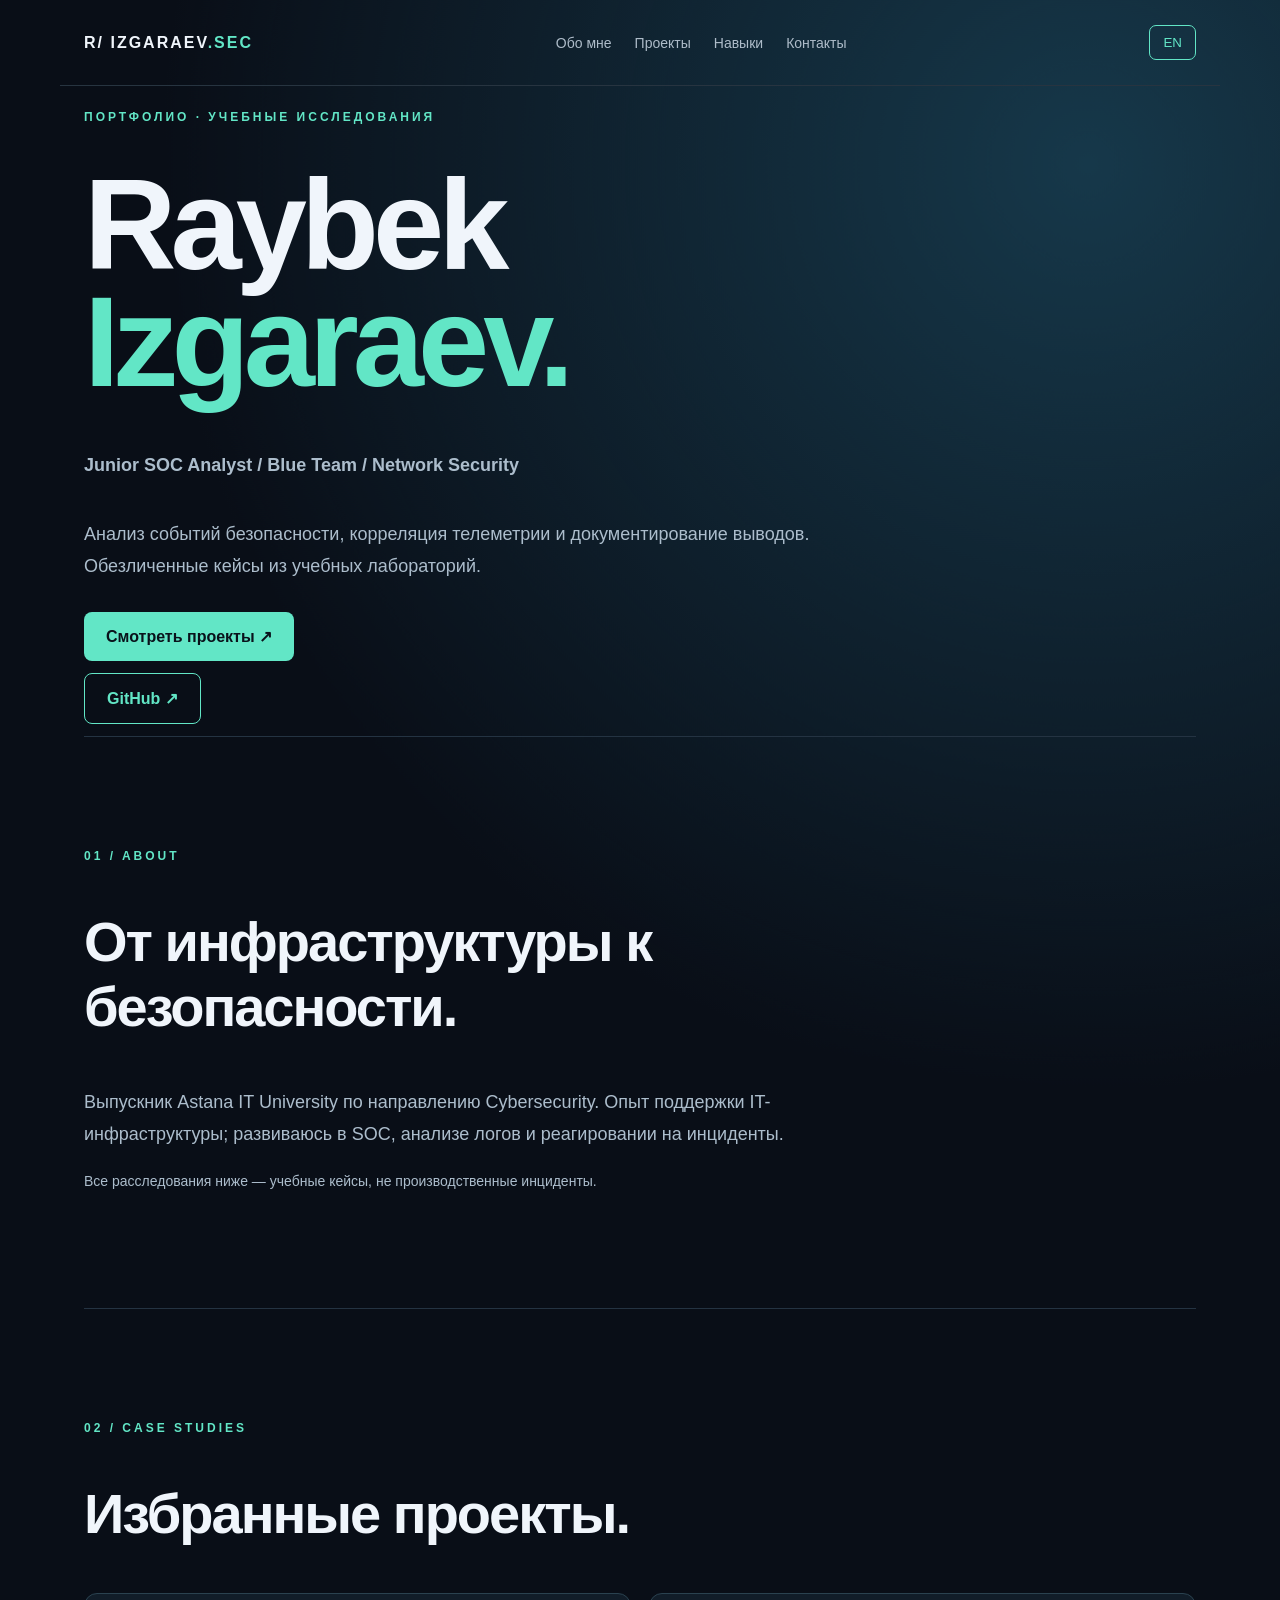
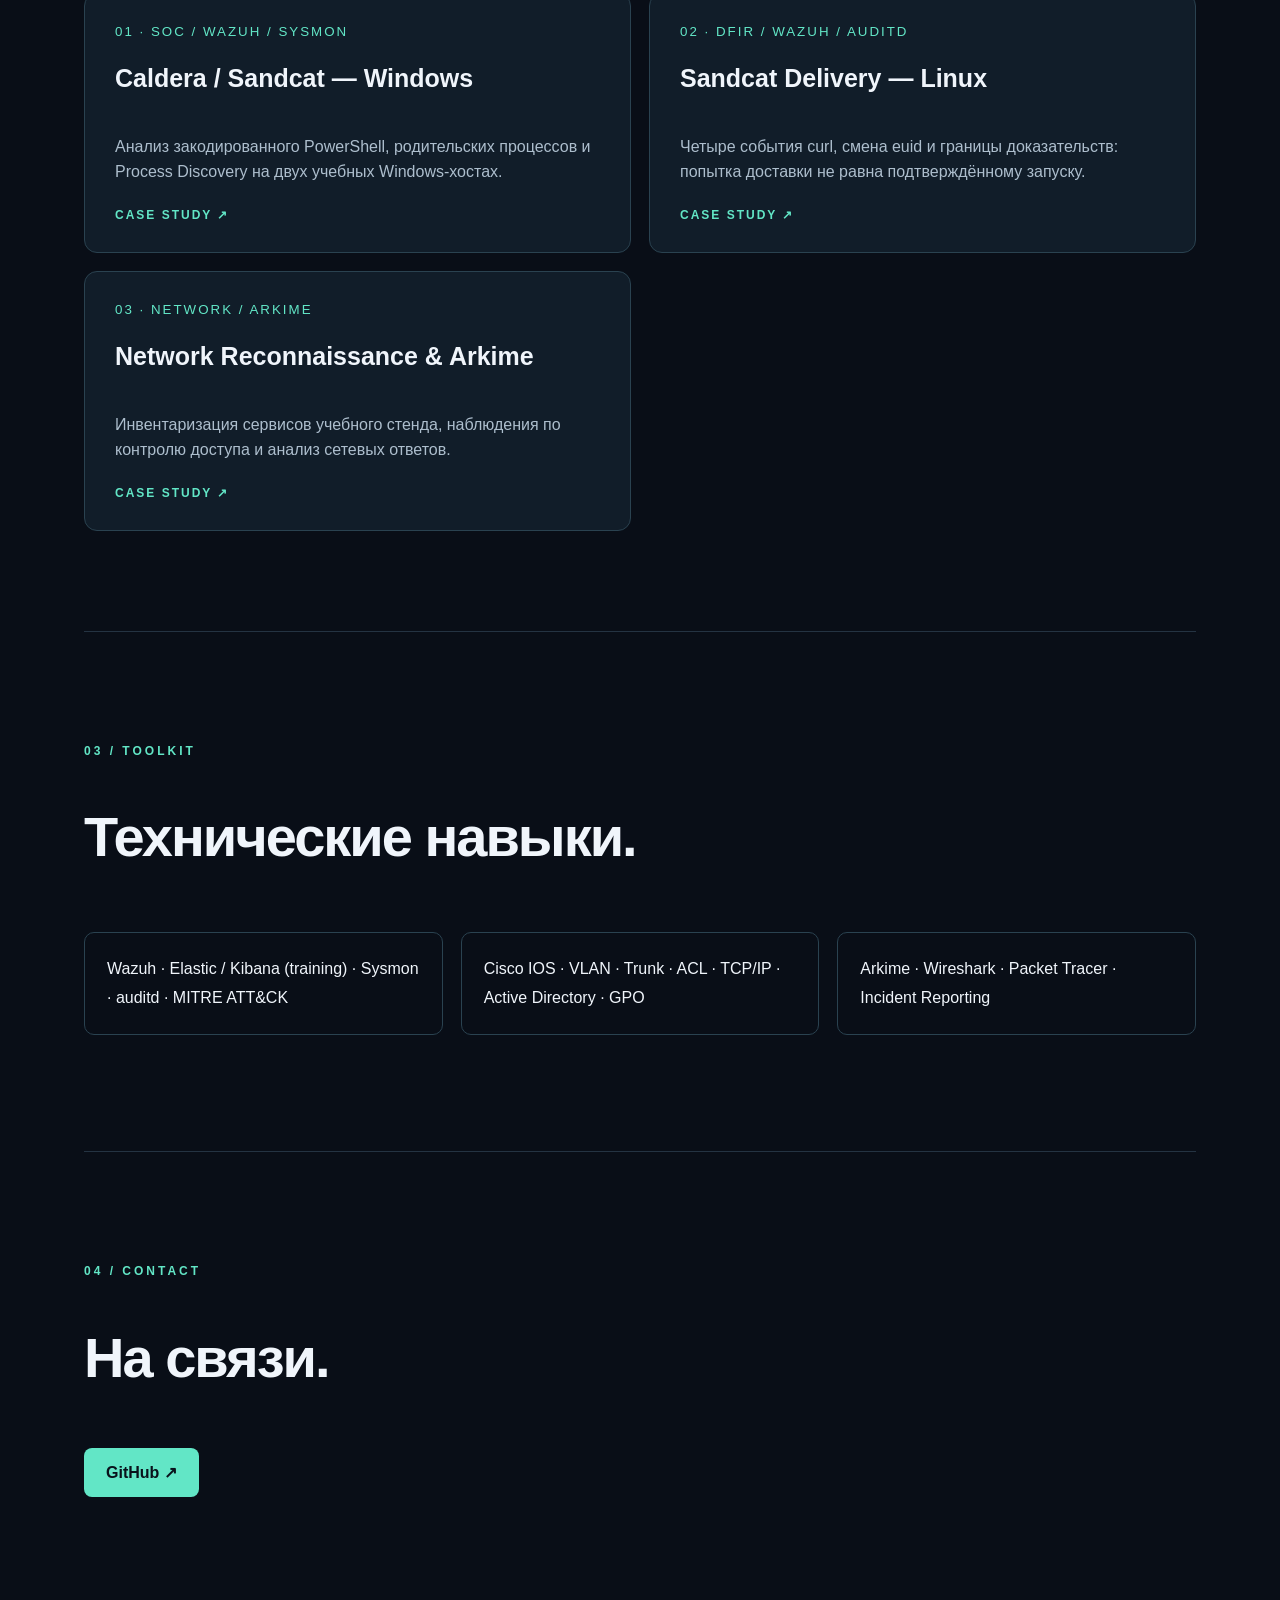
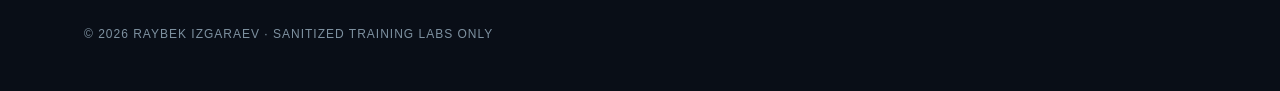
==== index.html @ 6e75acd1 "Link project cards to bilingual HTML pages" ====
<!doctype html><html lang="ru"><head><meta charset="utf-8"><meta name="viewport" content="width=device-width,initial-scale=1"><meta name="description" content="Raybek Izgaraev — Junior SOC Analyst, Blue Team and Network Security portfolio"><title>Raybek Izgaraev | Cybersecurity</title><link rel="stylesheet" href="assets/style.css"></head><body><header><a class="brand" href="#home">R/ IZGARAEV<span>.SEC</span></a><nav><a href="#about" data-ru="Обо мне" data-en="About">Обо мне</a><a href="#projects" data-ru="Проекты" data-en="Projects">Проекты</a><a href="#skills" data-ru="Навыки" data-en="Skills">Навыки</a><a href="#contact" data-ru="Контакты" data-en="Contact">Контакты</a></nav><button id="lang" aria-label="Switch language">EN</button></header><main><section id="home" class="hero"><p class="eyebrow" data-ru="ПОРТФОЛИО · УЧЕБНЫЕ ИССЛЕДОВАНИЯ" data-en="PORTFOLIO · TRAINING INVESTIGATIONS">ПОРТФОЛИО · УЧЕБНЫЕ ИССЛЕДОВАНИЯ</p><h1>Raybek<br><em>Izgaraev.</em></h1><p class="role">Junior SOC Analyst / Blue Team / Network Security</p><p class="lead" data-ru="Анализ событий безопасности, корреляция телеметрии и документирование выводов. Обезличенные кейсы из учебных лабораторий." data-en="Security-event analysis, telemetry correlation and evidence-based reporting. Sanitized case studies from training labs.">Анализ событий безопасности, корреляция телеметрии и документирование выводов. Обезличенные кейсы из учебных лабораторий.</p><a class="button" href="#projects" data-ru="Смотреть проекты ↗" data-en="Explore projects ↗">Смотреть проекты ↗</a><a class="button secondary" href="https://github.com/Raibek012" target="_blank" rel="noopener">GitHub ↗</a></section><section id="about"><p class="eyebrow">01 / ABOUT</p><h2 data-ru="От инфраструктуры к безопасности." data-en="From infrastructure to security.">От инфраструктуры к безопасности.</h2><p data-ru="Выпускник Astana IT University по направлению Cybersecurity. Опыт поддержки IT-инфраструктуры; развиваюсь в SOC, анализе логов и реагировании на инциденты." data-en="Astana IT University Cybersecurity graduate with IT infrastructure support experience, developing skills in SOC, log analysis and incident response.">Выпускник Astana IT University по направлению Cybersecurity. Опыт поддержки IT-инфраструктуры; развиваюсь в SOC, анализе логов и реагировании на инциденты.</p><p class="note" data-ru="Все расследования ниже — учебные кейсы, не производственные инциденты." data-en="All investigations below are training cases, not production incidents.">Все расследования ниже — учебные кейсы, не производственные инциденты.</p></section><section id="projects"><p class="eyebrow">02 / CASE STUDIES</p><h2 data-ru="Избранные проекты." data-en="Selected projects.">Избранные проекты.</h2><div class="cards"><a class="card" href="projects/windows-caldera/index.html"><small>01 · SOC / WAZUH / SYSMON</small><h3>Caldera / Sandcat — Windows</h3><p data-ru="Анализ закодированного PowerShell, родительских процессов и Process Discovery на двух учебных Windows-хостах." data-en="Analysis of encoded PowerShell, parent processes and Process Discovery on two training Windows hosts.">Анализ закодированного PowerShell, родительских процессов и Process Discovery на двух учебных Windows-хостах.</p><b>CASE STUDY ↗</b></a><a class="card" href="projects/linux-sandcat/index.html"><small>02 · DFIR / WAZUH / AUDITD</small><h3>Sandcat Delivery — Linux</h3><p data-ru="Четыре события curl, смена euid и границы доказательств: попытка доставки не равна подтверждённому запуску." data-en="Four curl events, euid changes and evidence limits: attempted delivery does not prove execution.">Четыре события curl, смена euid и границы доказательств: попытка доставки не равна подтверждённому запуску.</p><b>CASE STUDY ↗</b></a><a class="card" href="projects/network-recon/index.html"><small>03 · NETWORK / ARKIME</small><h3>Network Reconnaissance & Arkime</h3><p data-ru="Инвентаризация сервисов учебного стенда, наблюдения по контролю доступа и анализ сетевых ответов." data-en="Training-lab service inventory, access-control observations and network-response analysis.">Инвентаризация сервисов учебного стенда, наблюдения по контролю доступа и анализ сетевых ответов.</p><b>CASE STUDY ↗</b></a></div></section><section id="skills"><p class="eyebrow">03 / TOOLKIT</p><h2 data-ru="Технические навыки." data-en="Technical toolkit.">Технические навыки.</h2><div class="skills"><p>Wazuh · Elastic / Kibana (training) · Sysmon · auditd · MITRE ATT&CK</p><p>Cisco IOS · VLAN · Trunk · ACL · TCP/IP · Active Directory · GPO</p><p>Arkime · Wireshark · Packet Tracer · Incident Reporting</p></div></section><section id="contact"><p class="eyebrow">04 / CONTACT</p><h2 data-ru="На связи." data-en="Let's connect.">На связи.</h2><a class="button" href="https://github.com/Raibek012" target="_blank" rel="noopener">GitHub ↗</a></section></main><footer>© 2026 RAYBEK IZGARAEV · SANITIZED TRAINING LABS ONLY</footer><script src="assets/site.js"></script></body></html>
---- assets/style.css ----
:root{color-scheme:dark;font-family:Inter,Segoe UI,Arial,sans-serif;background:#090e17;color:#f0f5fb;scroll-behavior:smooth}*{box-sizing:border-box}body{margin:0;background:radial-gradient(circle at 85% 5%,#16384a 0,transparent 28%),#090e17}a{color:inherit;text-decoration:none}header{max-width:1160px;margin:auto;padding:25px 24px;display:flex;align-items:center;justify-content:space-between;gap:16px;border-bottom:1px solid #273440}.brand{font-weight:900;letter-spacing:2px}.brand span,em,.eyebrow,.card b{color:#62e6c6}nav{display:flex;gap:23px;font-size:14px;color:#aebcc9}nav a:hover,a:hover{color:#62e6c6}button{background:transparent;border:1px solid #62e6c6;border-radius:7px;color:#62e6c6;padding:9px 13px;cursor:pointer}main{max-width:1160px;margin:auto;padding:0 24px}.hero{min-height:650px;display:flex;flex-direction:column;align-items:flex-start;justify-content:center}h1{font-size:clamp(64px,10vw,132px);line-height:.92;letter-spacing:-6px;margin:30px 0}em{font-style:normal}h2{font-size:clamp(32px,5vw,56px);letter-spacing:-2px;max-width:740px}.eyebrow{font-size:12px;letter-spacing:3px;font-weight:700}.role{font-size:clamp(16px,2.3vw,24px);font-weight:700}.lead{font-size:19px;line-height:1.7;max-width:680px;color:#acbdcc}.button{display:inline-block;margin:12px 10px 0 0;padding:15px 22px;border-radius:8px;background:#62e6c6;color:#09121b;font-weight:800}.button.secondary{background:transparent;color:#62e6c6;border:1px solid #62e6c6}section:not(.hero){padding:100px 0;border-top:1px solid #243342}section>p:not(.eyebrow){color:#acbdcc;line-height:1.8;max-width:780px;font-size:18px}.note{font-size:14px!important}.cards{display:grid;grid-template-columns:repeat(2,minmax(0,1fr));gap:18px}.card{border:1px solid #2a4250;background:#111d29;border-radius:13px;padding:30px;min-height:260px;display:flex;flex-direction:column;transition:transform .2s,border-color .2s}.card:hover{transform:translateY(-4px);border-color:#62e6c6}.card small{color:#62e6c6;letter-spacing:2px}.card h3{font-size:25px}.card p{color:#adbecd;line-height:1.6;flex:1}.card b{font-size:12px;letter-spacing:2px}.skills{display:grid;grid-template-columns:repeat(3,1fr);gap:18px}.skills p{padding:22px;border:1px solid #2a4250;border-radius:10px;line-height:1.8}footer{max-width:1160px;margin:auto;padding:30px 24px 50px;color:#7e91a0;font-size:12px;letter-spacing:1px}@media(max-width:720px){header{flex-wrap:wrap}nav{order:3;width:100%;justify-content:space-between;gap:8px;font-size:12px}h1{letter-spacing:-3px}.hero{min-height:550px}.cards,.skills{grid-template-columns:1fr}section:not(.hero){padding:65px 0}}
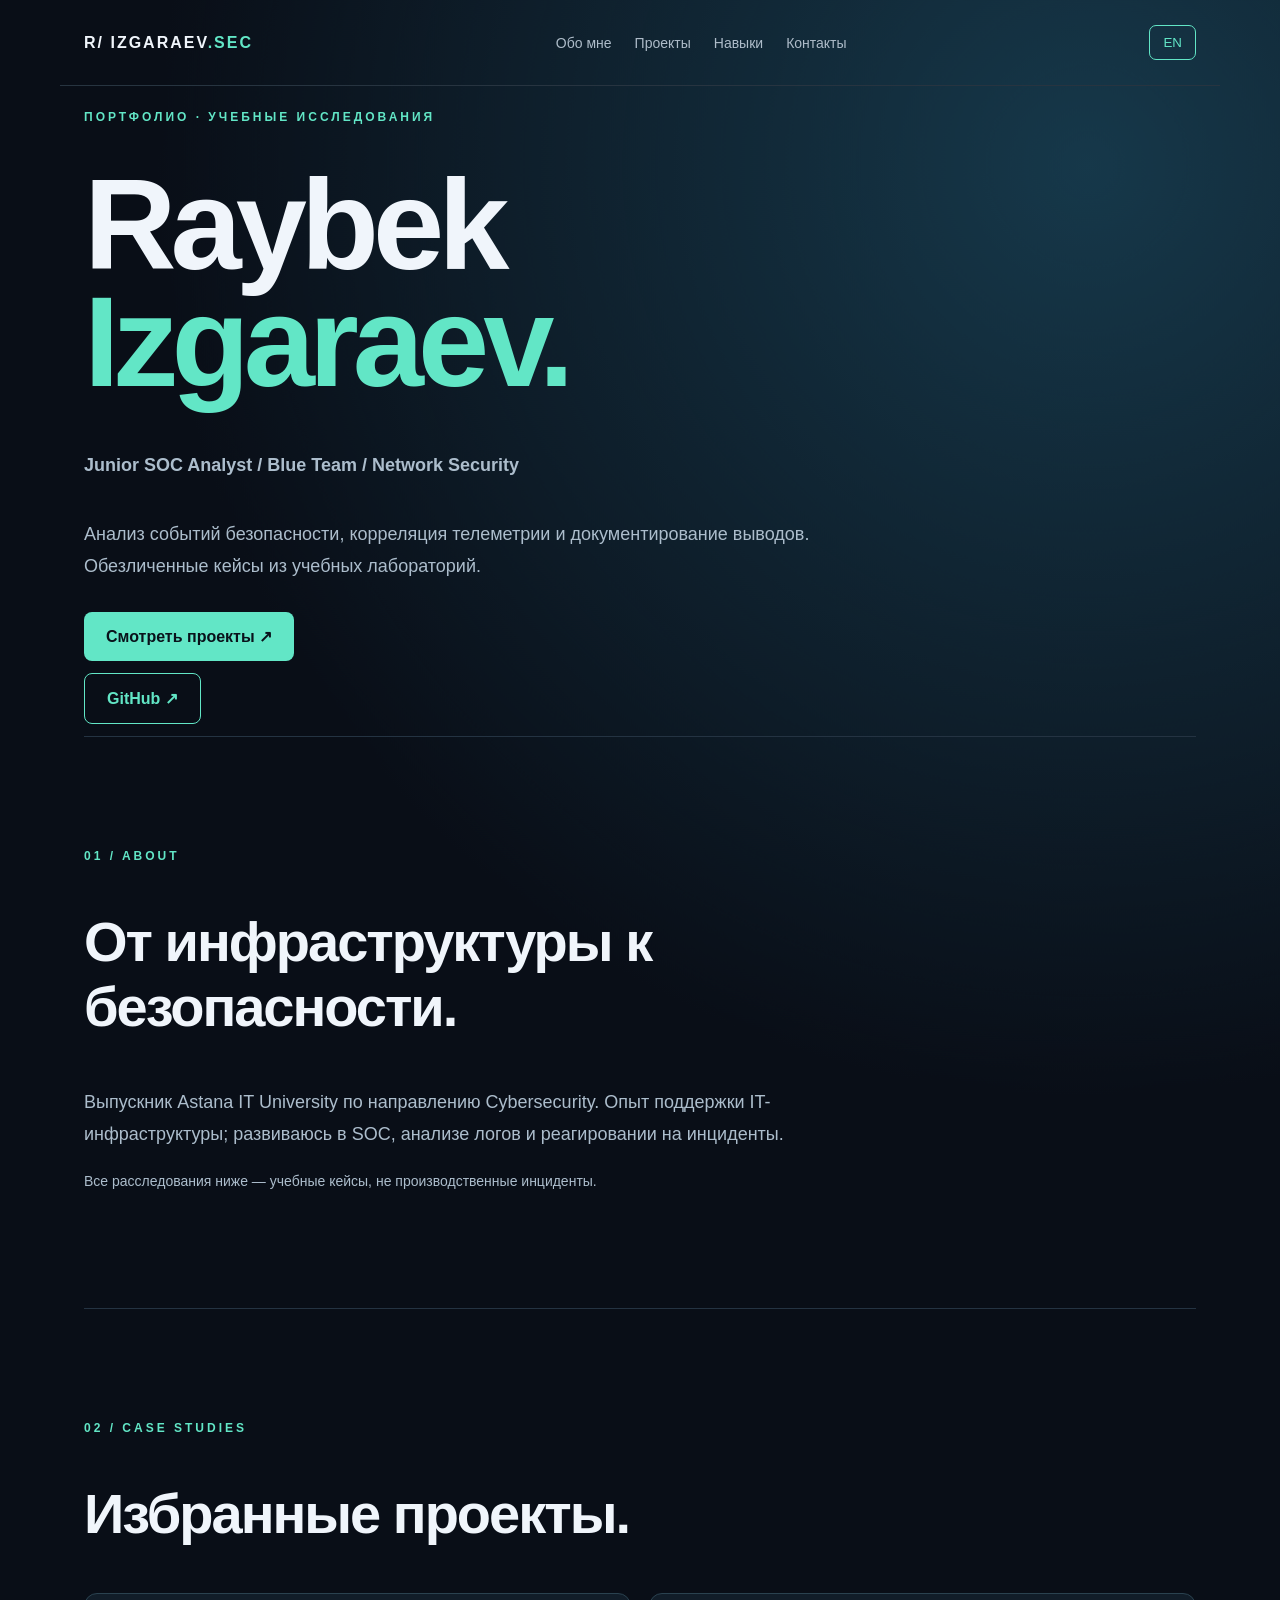
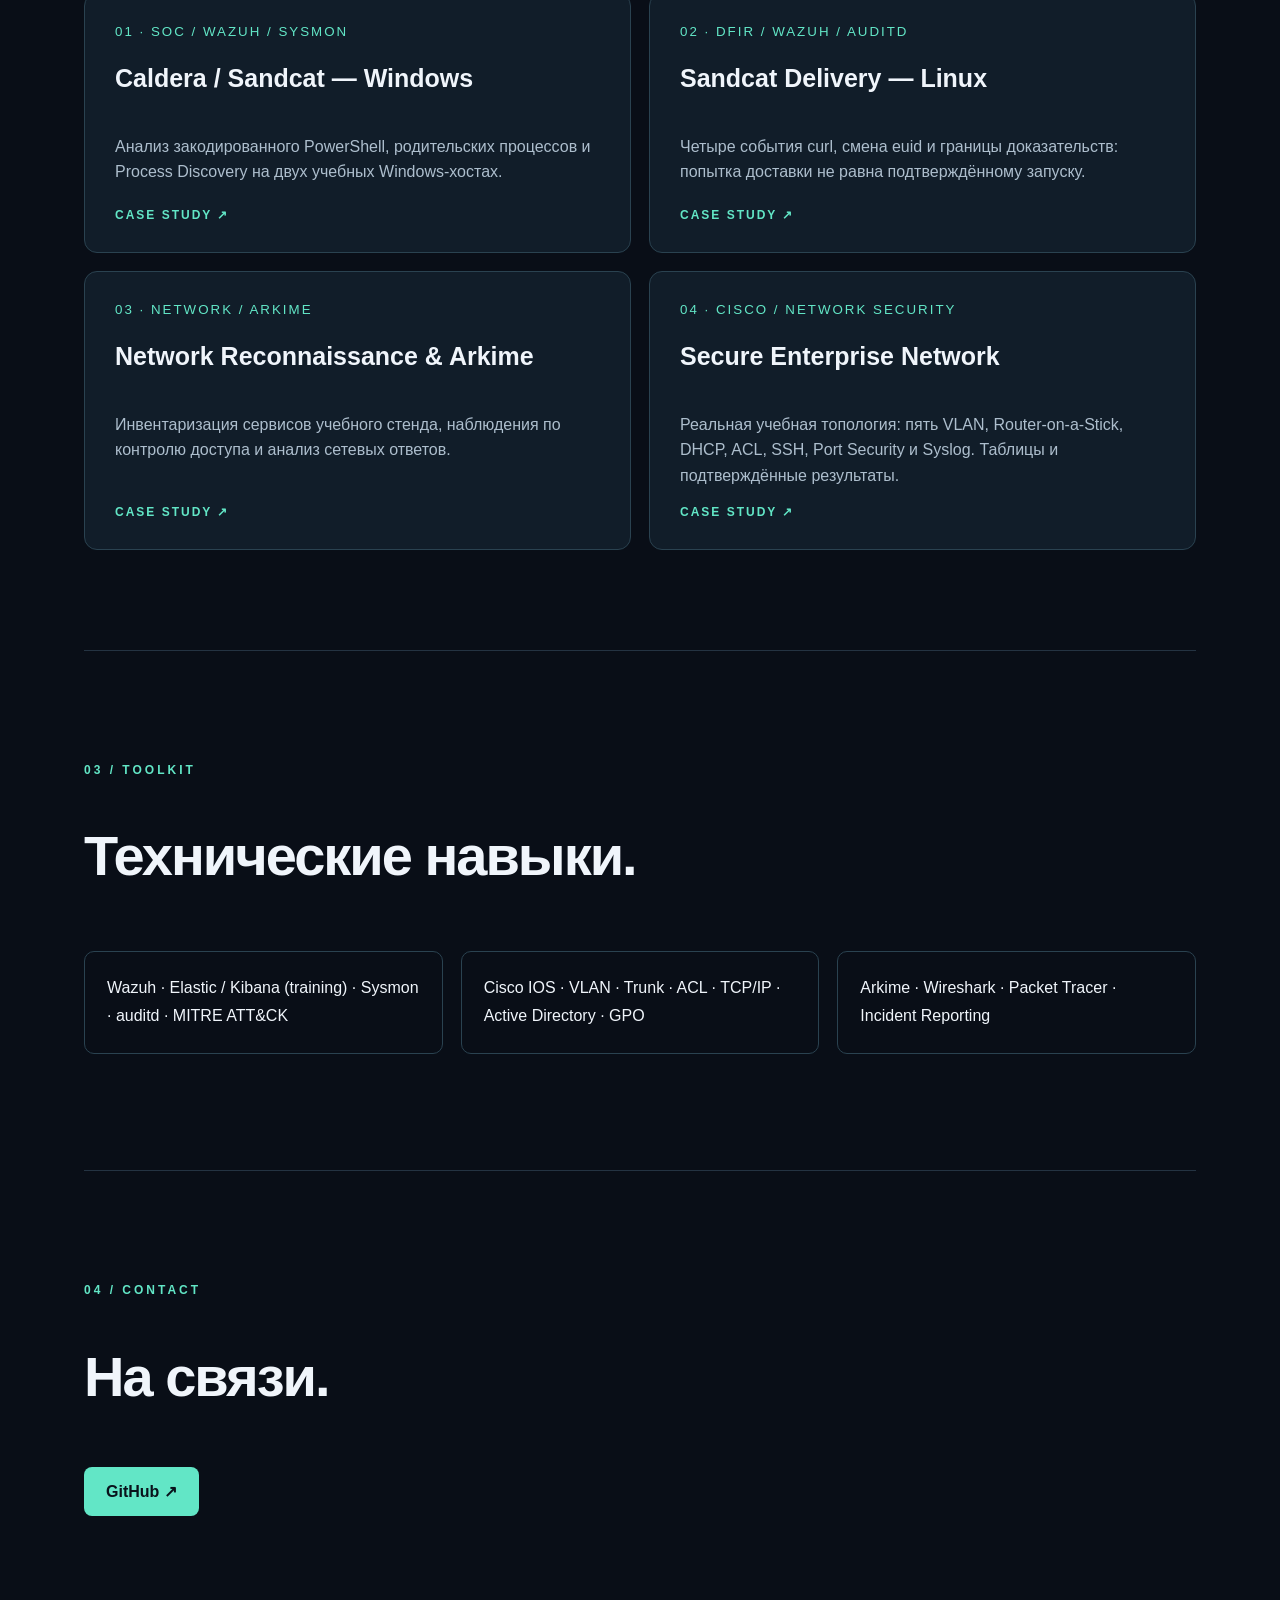
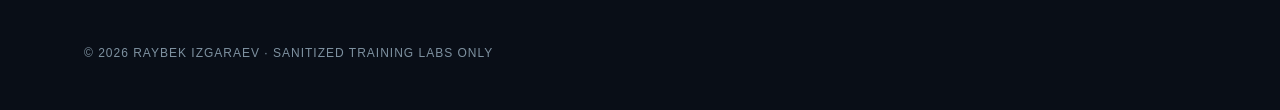
==== commit 64357101: "Feature Secure Enterprise Network on bilingual portfolio homepage" ====
--- a/index.html
+++ b/index.html
@@ -1 +1 @@
-<!doctype html><html lang="ru"><head><meta charset="utf-8"><meta name="viewport" content="width=device-width,initial-scale=1"><meta name="description" content="Raybek Izgaraev — Junior SOC Analyst, Blue Team and Network Security portfolio"><title>Raybek Izgaraev | Cybersecurity</title><link rel="stylesheet" href="assets/style.css"></head><body><header><a class="brand" href="#home">R/ IZGARAEV<span>.SEC</span></a><nav><a href="#about" data-ru="Обо мне" data-en="About">Обо мне</a><a href="#projects" data-ru="Проекты" data-en="Projects">Проекты</a><a href="#skills" data-ru="Навыки" data-en="Skills">Навыки</a><a href="#contact" data-ru="Контакты" data-en="Contact">Контакты</a></nav><button id="lang" aria-label="Switch language">EN</button></header><main><section id="home" class="hero"><p class="eyebrow" data-ru="ПОРТФОЛИО · УЧЕБНЫЕ ИССЛЕДОВАНИЯ" data-en="PORTFOLIO · TRAINING INVESTIGATIONS">ПОРТФОЛИО · УЧЕБНЫЕ ИССЛЕДОВАНИЯ</p><h1>Raybek<br><em>Izgaraev.</em></h1><p class="role">Junior SOC Analyst / Blue Team / Network Security</p><p class="lead" data-ru="Анализ событий безопасности, корреляция телеметрии и документирование выводов. Обезличенные кейсы из учебных лабораторий." data-en="Security-event analysis, telemetry correlation and evidence-based reporting. Sanitized case studies from training labs.">Анализ событий безопасности, корреляция телеметрии и документирование выводов. Обезличенные кейсы из учебных лабораторий.</p><a class="button" href="#projects" data-ru="Смотреть проекты ↗" data-en="Explore projects ↗">Смотреть проекты ↗</a><a class="button secondary" href="https://github.com/Raibek012" target="_blank" rel="noopener">GitHub ↗</a></section><section id="about"><p class="eyebrow">01 / ABOUT</p><h2 data-ru="От инфраструктуры к безопасности." data-en="From infrastructure to security.">От инфраструктуры к безопасности.</h2><p data-ru="Выпускник Astana IT University по направлению Cybersecurity. Опыт поддержки IT-инфраструктуры; развиваюсь в SOC, анализе логов и реагировании на инциденты." data-en="Astana IT University Cybersecurity graduate with IT infrastructure support experience, developing skills in SOC, log analysis and incident response.">Выпускник Astana IT University по направлению Cybersecurity. Опыт поддержки IT-инфраструктуры; развиваюсь в SOC, анализе логов и реагировании на инциденты.</p><p class="note" data-ru="Все расследования ниже — учебные кейсы, не производственные инциденты." data-en="All investigations below are training cases, not production incidents.">Все расследования ниже — учебные кейсы, не производственные инциденты.</p></section><section id="projects"><p class="eyebrow">02 / CASE STUDIES</p><h2 data-ru="Избранные проекты." data-en="Selected projects.">Избранные проекты.</h2><div class="cards"><a class="card" href="projects/windows-caldera/index.html"><small>01 · SOC / WAZUH / SYSMON</small><h3>Caldera / Sandcat — Windows</h3><p data-ru="Анализ закодированного PowerShell, родительских процессов и Process Discovery на двух учебных Windows-хостах." data-en="Analysis of encoded PowerShell, parent processes and Process Discovery on two training Windows hosts.">Анализ закодированного PowerShell, родительских процессов и Process Discovery на двух учебных Windows-хостах.</p><b>CASE STUDY ↗</b></a><a class="card" href="projects/linux-sandcat/index.html"><small>02 · DFIR / WAZUH / AUDITD</small><h3>Sandcat Delivery — Linux</h3><p data-ru="Четыре события curl, смена euid и границы доказательств: попытка доставки не равна подтверждённому запуску." data-en="Four curl events, euid changes and evidence limits: attempted delivery does not prove execution.">Четыре события curl, смена euid и границы доказательств: попытка доставки не равна подтверждённому запуску.</p><b>CASE STUDY ↗</b></a><a class="card" href="projects/network-recon/index.html"><small>03 · NETWORK / ARKIME</small><h3>Network Reconnaissance & Arkime</h3><p data-ru="Инвентаризация сервисов учебного стенда, наблюдения по контролю доступа и анализ сетевых ответов." data-en="Training-lab service inventory, access-control observations and network-response analysis.">Инвентаризация сервисов учебного стенда, наблюдения по контролю доступа и анализ сетевых ответов.</p><b>CASE STUDY ↗</b></a></div></section><section id="skills"><p class="eyebrow">03 / TOOLKIT</p><h2 data-ru="Технические навыки." data-en="Technical toolkit.">Технические навыки.</h2><div class="skills"><p>Wazuh · Elastic / Kibana (training) · Sysmon · auditd · MITRE ATT&CK</p><p>Cisco IOS · VLAN · Trunk · ACL · TCP/IP · Active Directory · GPO</p><p>Arkime · Wireshark · Packet Tracer · Incident Reporting</p></div></section><section id="contact"><p class="eyebrow">04 / CONTACT</p><h2 data-ru="На связи." data-en="Let's connect.">На связи.</h2><a class="button" href="https://github.com/Raibek012" target="_blank" rel="noopener">GitHub ↗</a></section></main><footer>© 2026 RAYBEK IZGARAEV · SANITIZED TRAINING LABS ONLY</footer><script src="assets/site.js"></script></body></html>+<!doctype html><html lang="ru"><head><meta charset="utf-8"><meta name="viewport" content="width=device-width,initial-scale=1"><meta name="description" content="Raybek Izgaraev — Junior SOC Analyst, Blue Team and Network Security portfolio"><title>Raybek Izgaraev | Cybersecurity</title><link rel="stylesheet" href="assets/style.css"></head><body><header><a class="brand" href="#home">R/ IZGARAEV<span>.SEC</span></a><nav><a href="#about" data-ru="Обо мне" data-en="About">Обо мне</a><a href="#projects" data-ru="Проекты" data-en="Projects">Проекты</a><a href="#skills" data-ru="Навыки" data-en="Skills">Навыки</a><a href="#contact" data-ru="Контакты" data-en="Contact">Контакты</a></nav><button id="lang" aria-label="Switch language">EN</button></header><main><section id="home" class="hero"><p class="eyebrow" data-ru="ПОРТФОЛИО · УЧЕБНЫЕ ИССЛЕДОВАНИЯ" data-en="PORTFOLIO · TRAINING INVESTIGATIONS">ПОРТФОЛИО · УЧЕБНЫЕ ИССЛЕДОВАНИЯ</p><h1>Raybek<br><em>Izgaraev.</em></h1><p class="role">Junior SOC Analyst / Blue Team / Network Security</p><p class="lead" data-ru="Анализ событий безопасности, корреляция телеметрии и документирование выводов. Обезличенные кейсы из учебных лабораторий." data-en="Security-event analysis, telemetry correlation and evidence-based reporting. Sanitized case studies from training labs.">Анализ событий безопасности, корреляция телеметрии и документирование выводов. Обезличенные кейсы из учебных лабораторий.</p><a class="button" href="#projects" data-ru="Смотреть проекты ↗" data-en="Explore projects ↗">Смотреть проекты ↗</a><a class="button secondary" href="https://github.com/Raibek012" target="_blank" rel="noopener">GitHub ↗</a></section><section id="about"><p class="eyebrow">01 / ABOUT</p><h2 data-ru="От инфраструктуры к безопасности." data-en="From infrastructure to security.">От инфраструктуры к безопасности.</h2><p data-ru="Выпускник Astana IT University по направлению Cybersecurity. Опыт поддержки IT-инфраструктуры; развиваюсь в SOC, анализе логов и реагировании на инциденты." data-en="Astana IT University Cybersecurity graduate with IT infrastructure support experience, developing skills in SOC, log analysis and incident response.">Выпускник Astana IT University по направлению Cybersecurity. Опыт поддержки IT-инфраструктуры; развиваюсь в SOC, анализе логов и реагировании на инциденты.</p><p class="note" data-ru="Все расследования ниже — учебные кейсы, не производственные инциденты." data-en="All investigations below are training cases, not production incidents.">Все расследования ниже — учебные кейсы, не производственные инциденты.</p></section><section id="projects"><p class="eyebrow">02 / CASE STUDIES</p><h2 data-ru="Избранные проекты." data-en="Selected projects.">Избранные проекты.</h2><div class="cards"><a class="card" href="projects/windows-caldera/index.html"><small>01 · SOC / WAZUH / SYSMON</small><h3>Caldera / Sandcat — Windows</h3><p data-ru="Анализ закодированного PowerShell, родительских процессов и Process Discovery на двух учебных Windows-хостах." data-en="Analysis of encoded PowerShell, parent processes and Process Discovery on two training Windows hosts.">Анализ закодированного PowerShell, родительских процессов и Process Discovery на двух учебных Windows-хостах.</p><b>CASE STUDY ↗</b></a><a class="card" href="projects/linux-sandcat/index.html"><small>02 · DFIR / WAZUH / AUDITD</small><h3>Sandcat Delivery — Linux</h3><p data-ru="Четыре события curl, смена euid и границы доказательств: попытка доставки не равна подтверждённому запуску." data-en="Four curl events, euid changes and evidence limits: attempted delivery does not prove execution.">Четыре события curl, смена euid и границы доказательств: попытка доставки не равна подтверждённому запуску.</p><b>CASE STUDY ↗</b></a><a class="card" href="projects/network-recon/index.html"><small>03 · NETWORK / ARKIME</small><h3>Network Reconnaissance & Arkime</h3><p data-ru="Инвентаризация сервисов учебного стенда, наблюдения по контролю доступа и анализ сетевых ответов." data-en="Training-lab service inventory, access-control observations and network-response analysis.">Инвентаризация сервисов учебного стенда, наблюдения по контролю доступа и анализ сетевых ответов.</p><b>CASE STUDY ↗</b></a><a class="card" href="projects/secure-enterprise-network/README.md"><small>04 · CISCO / NETWORK SECURITY</small><h3>Secure Enterprise Network</h3><p data-ru="Реальная учебная топология: пять VLAN, Router-on-a-Stick, DHCP, ACL, SSH, Port Security и Syslog. Таблицы и подтверждённые результаты." data-en="Documented training topology: five VLANs, Router-on-a-Stick, DHCP, ACL, SSH, Port Security and Syslog, with observed results.">Реальная учебная топология: пять VLAN, Router-on-a-Stick, DHCP, ACL, SSH, Port Security и Syslog. Таблицы и подтверждённые результаты.</p><b>CASE STUDY ↗</b></a></div></section><section id="skills"><p class="eyebrow">03 / TOOLKIT</p><h2 data-ru="Технические навыки." data-en="Technical toolkit.">Технические навыки.</h2><div class="skills"><p>Wazuh · Elastic / Kibana (training) · Sysmon · auditd · MITRE ATT&CK</p><p>Cisco IOS · VLAN · Trunk · ACL · TCP/IP · Active Directory · GPO</p><p>Arkime · Wireshark · Packet Tracer · Incident Reporting</p></div></section><section id="contact"><p class="eyebrow">04 / CONTACT</p><h2 data-ru="На связи." data-en="Let's connect.">На связи.</h2><a class="button" href="https://github.com/Raibek012" target="_blank" rel="noopener">GitHub ↗</a></section></main><footer>© 2026 RAYBEK IZGARAEV · SANITIZED TRAINING LABS ONLY</footer><script src="assets/site.js"></script></body></html>
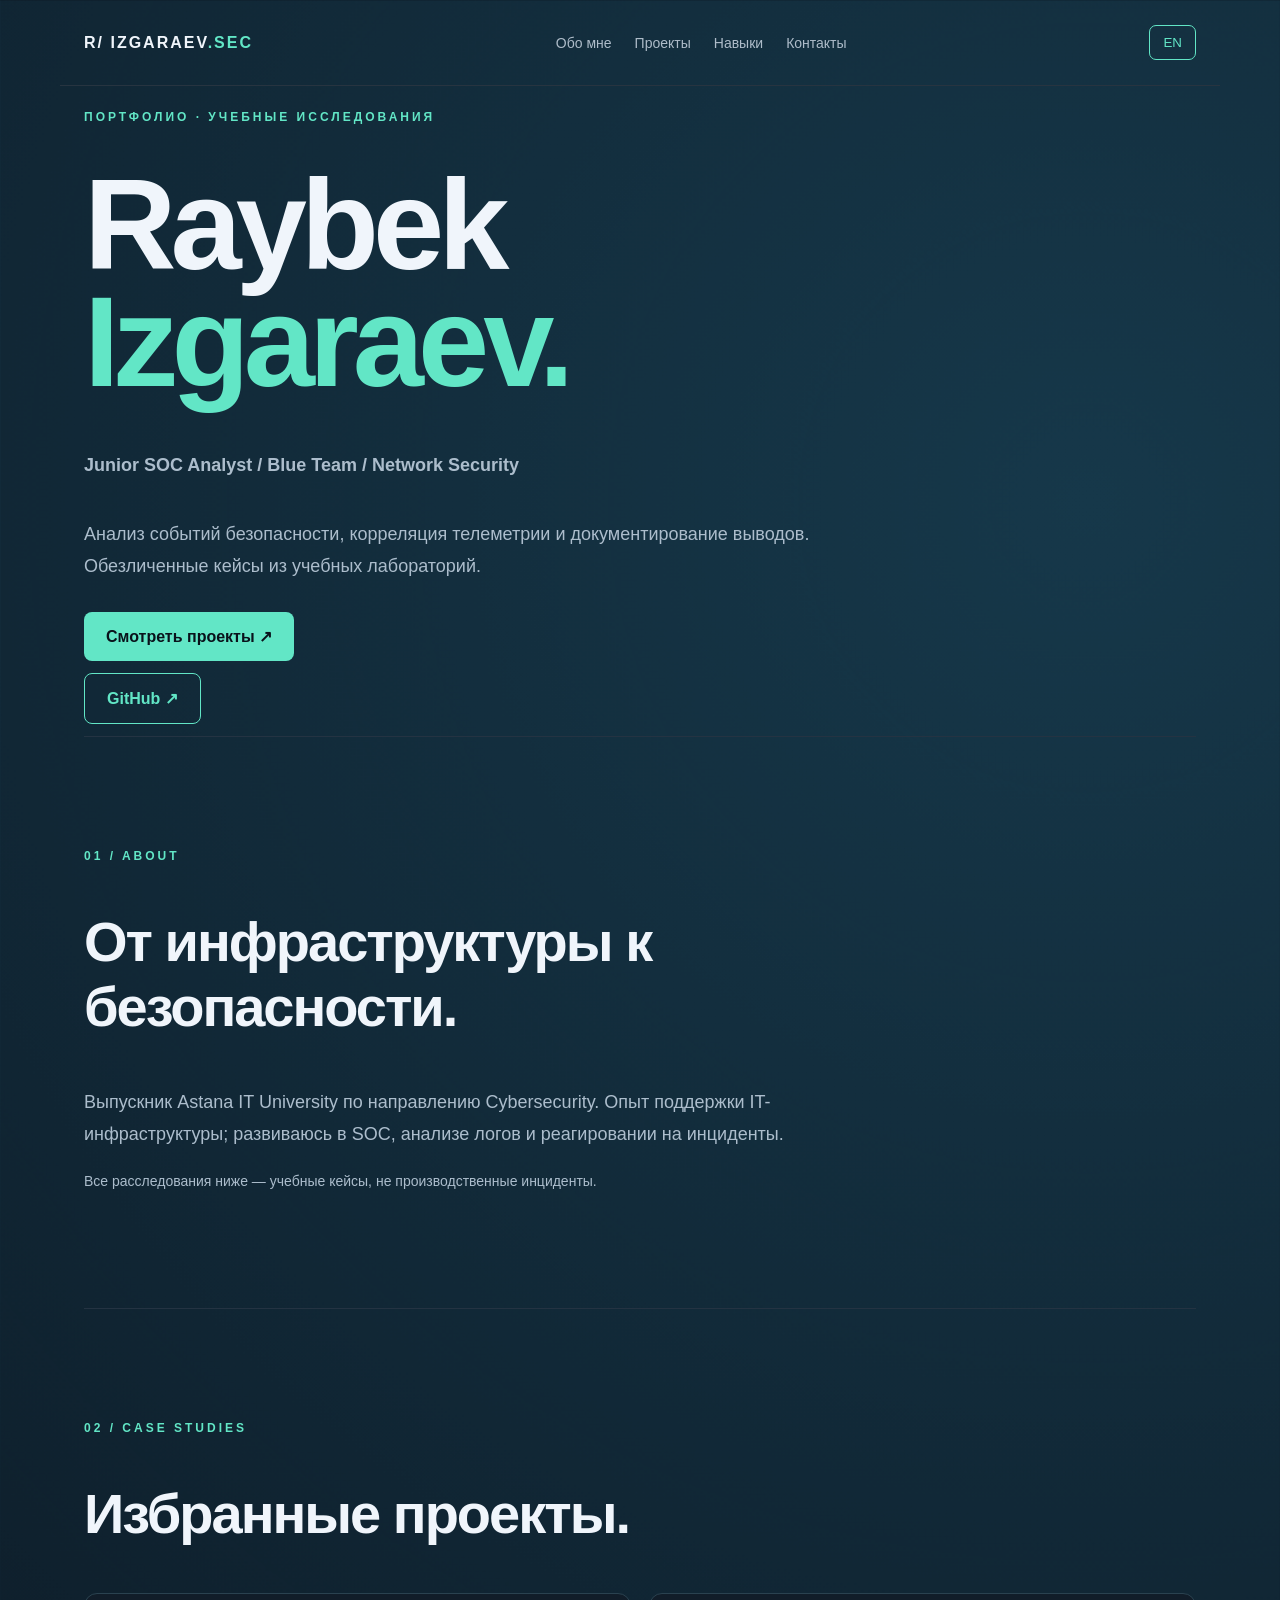
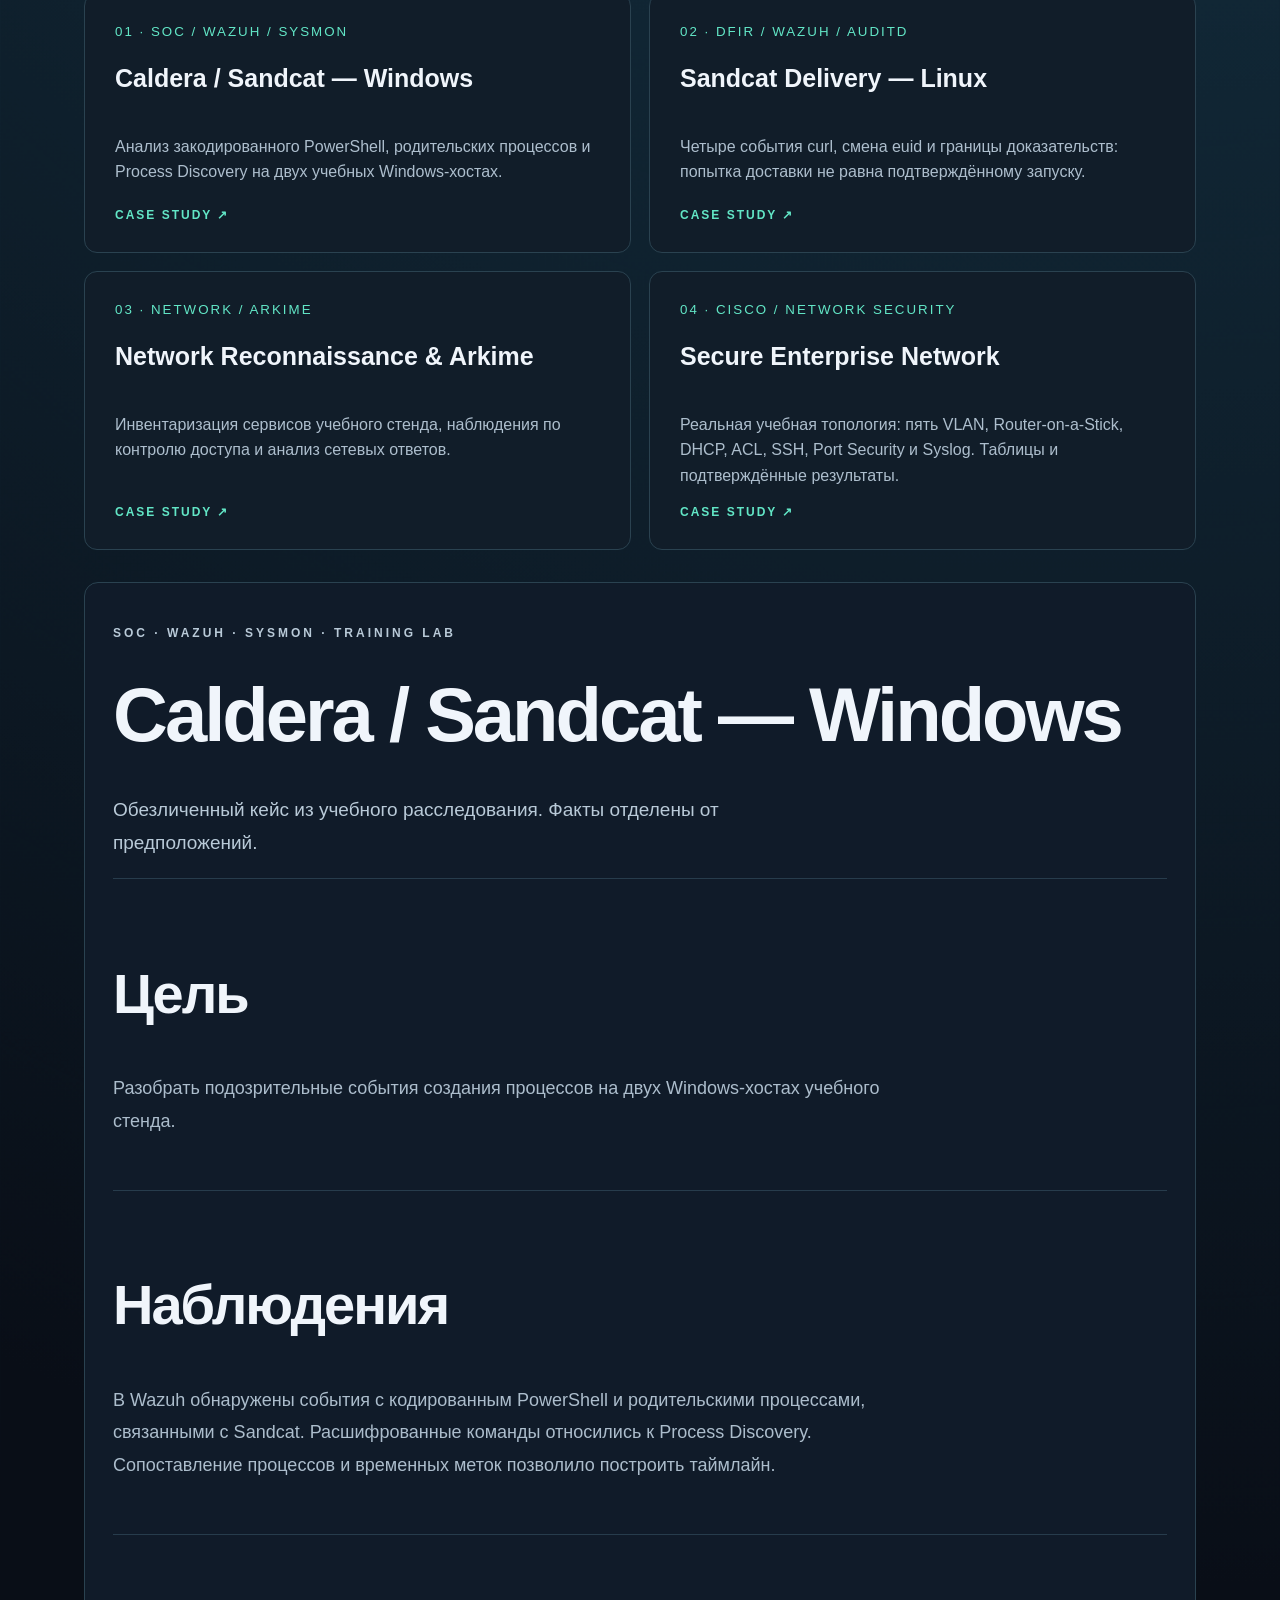
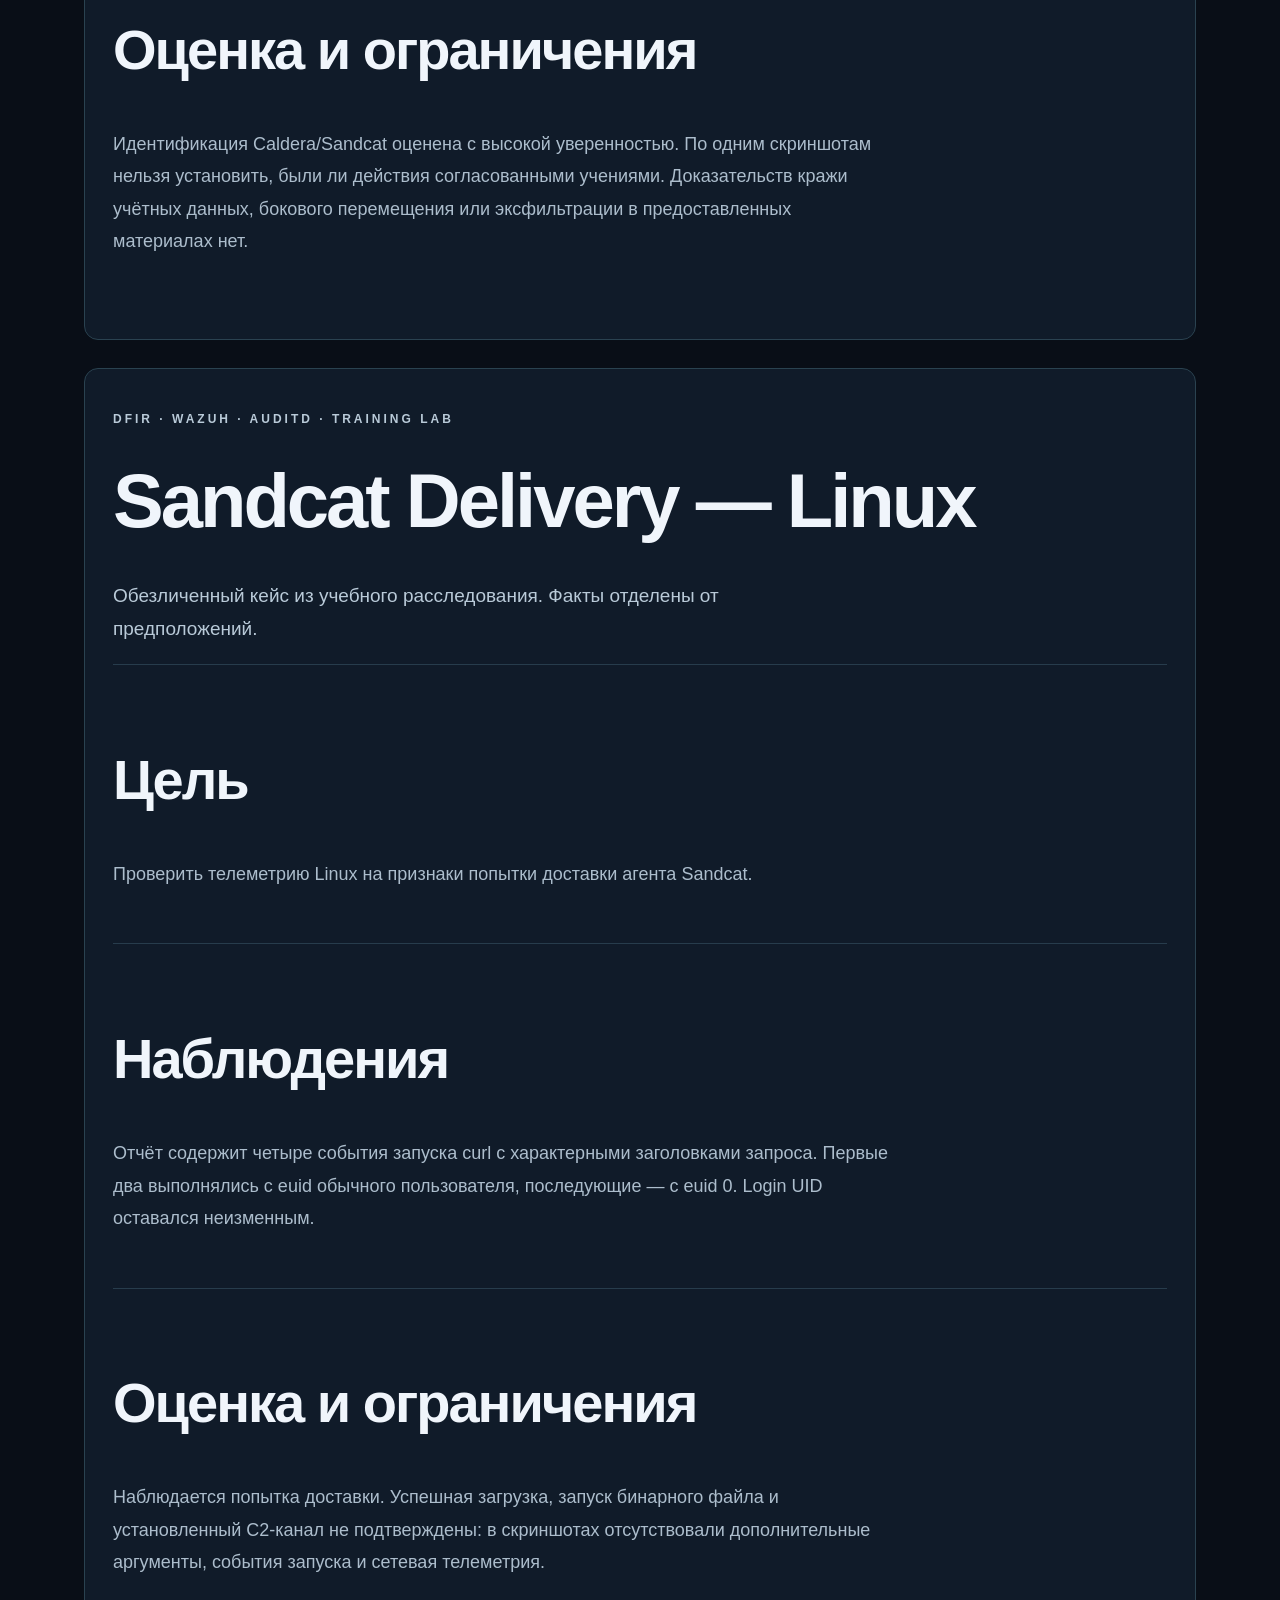
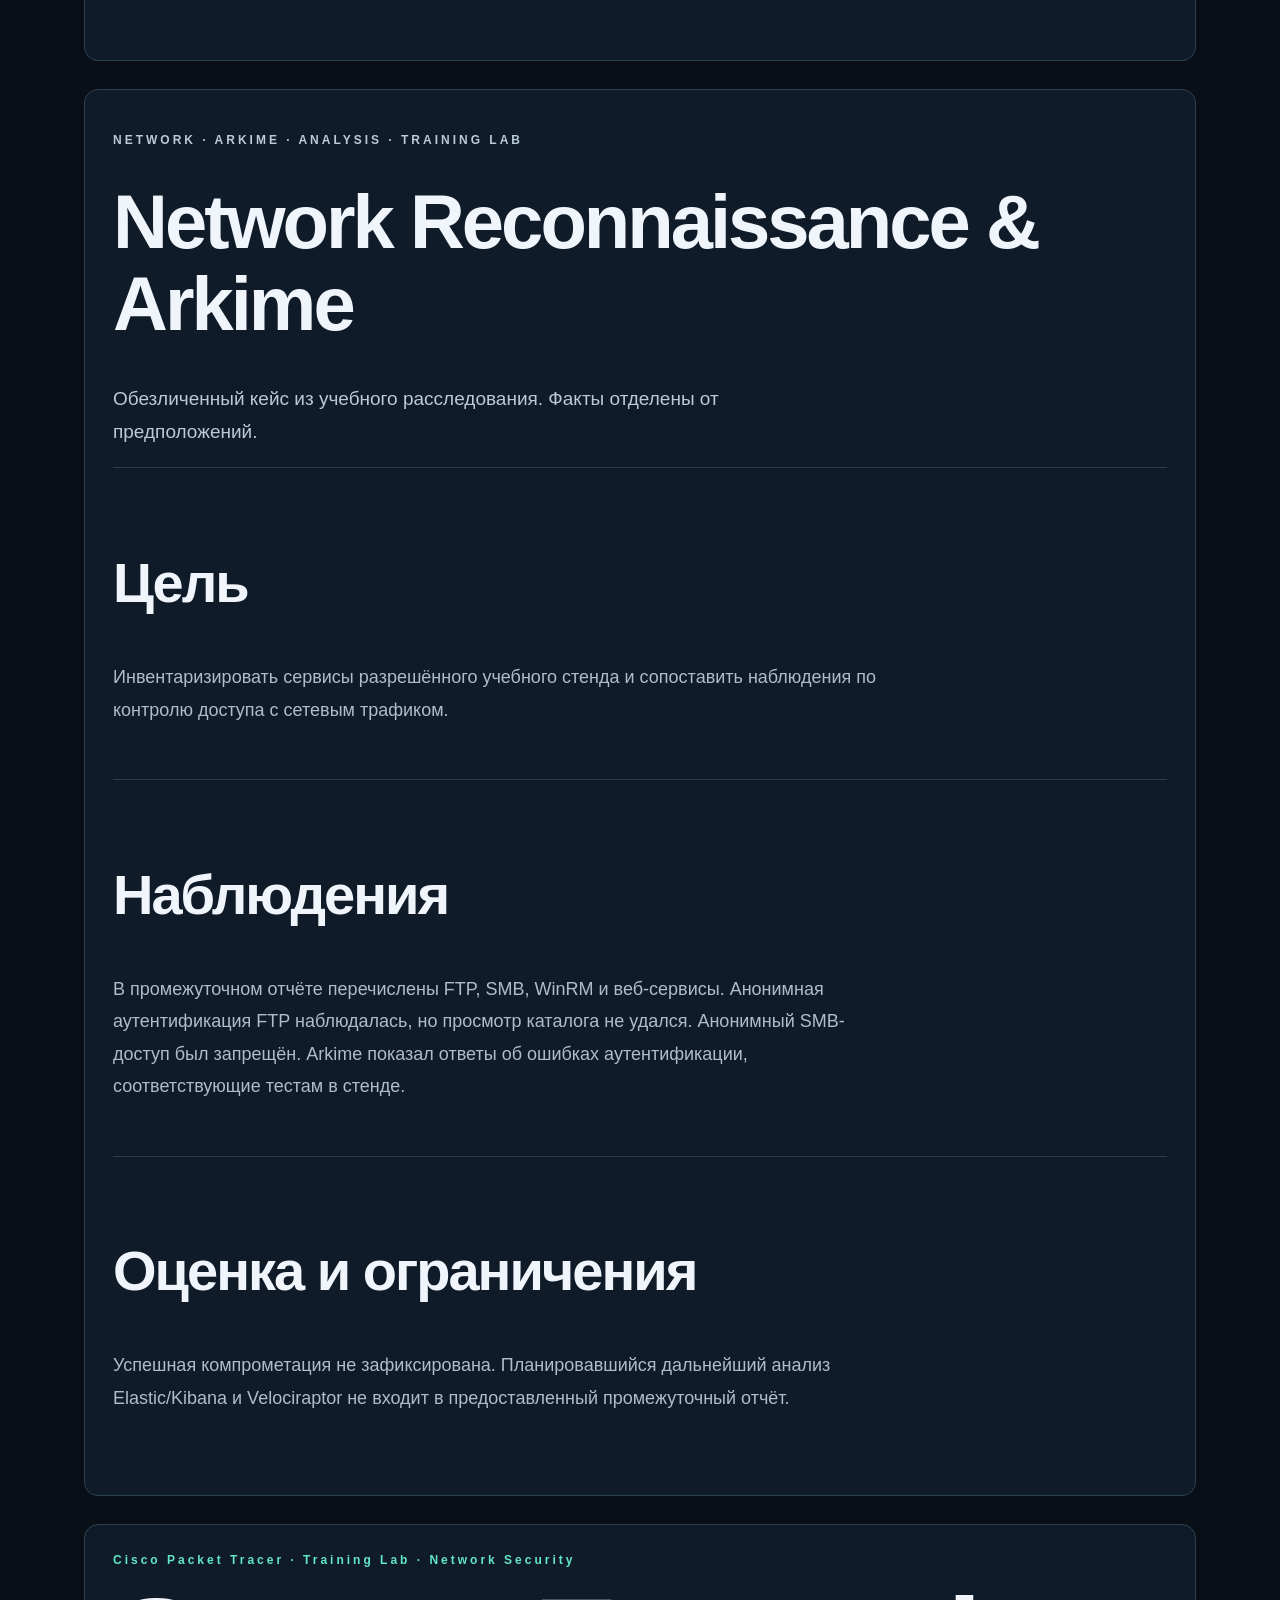
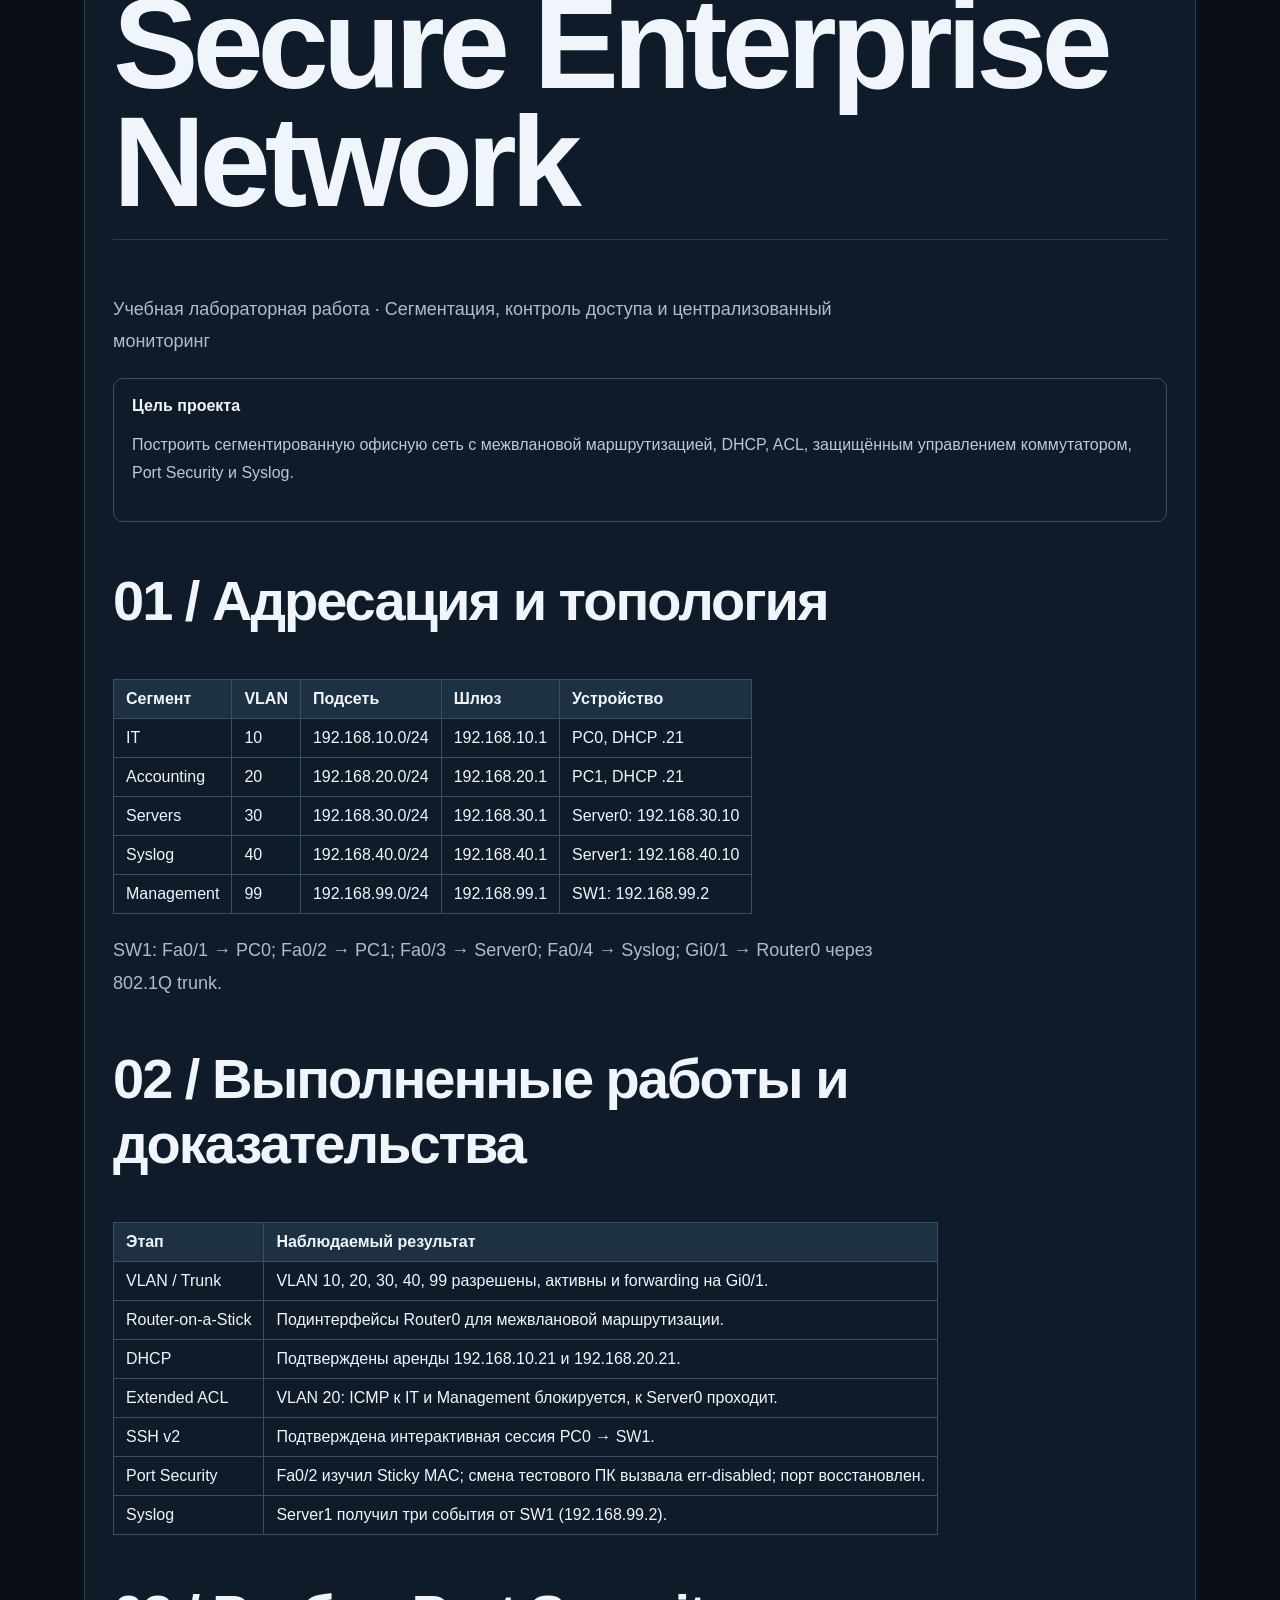
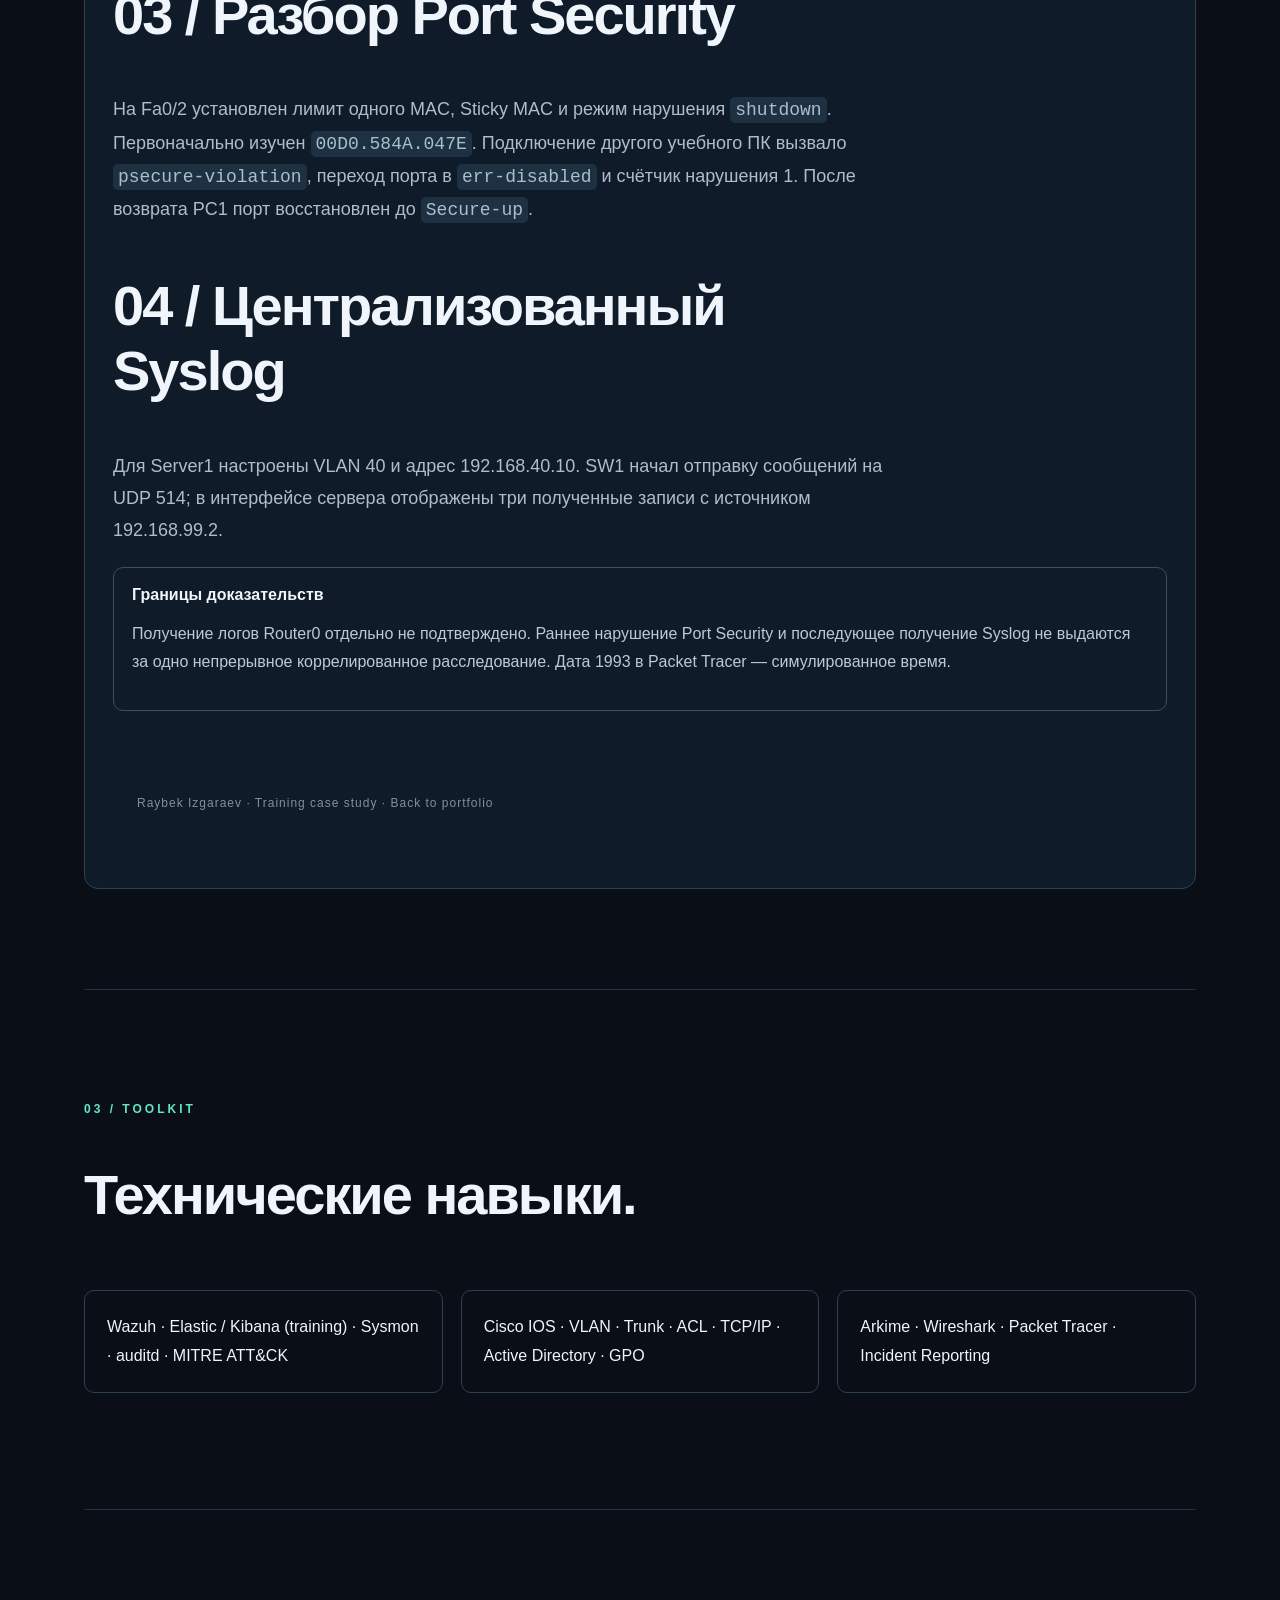
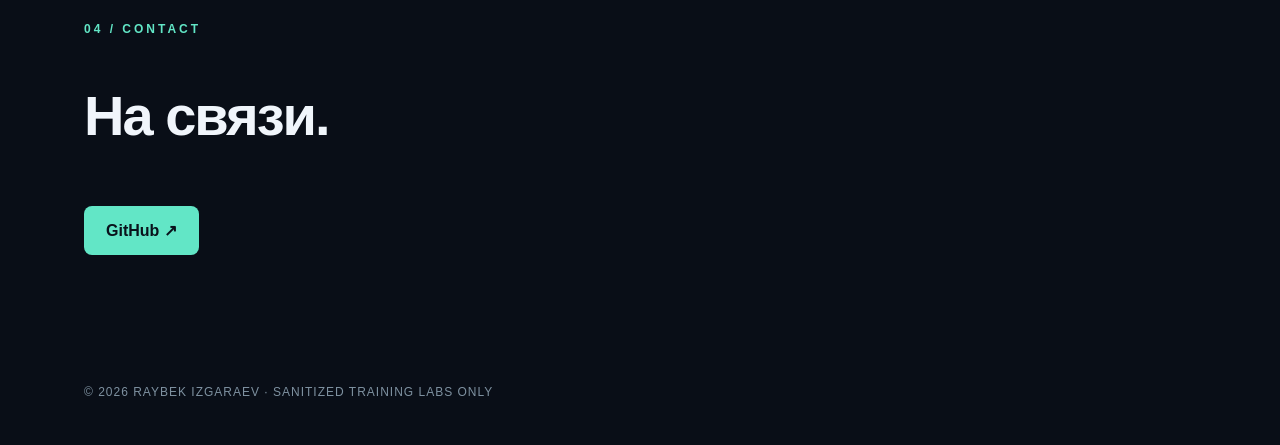
==== commit ff099108: "Show all four full case studies inline under Projects without README navigation" ====
--- a/index.html
+++ b/index.html
@@ -1 +1,11 @@
-<!doctype html><html lang="ru"><head><meta charset="utf-8"><meta name="viewport" content="width=device-width,initial-scale=1"><meta name="description" content="Raybek Izgaraev — Junior SOC Analyst, Blue Team and Network Security portfolio"><title>Raybek Izgaraev | Cybersecurity</title><link rel="stylesheet" href="assets/style.css"></head><body><header><a class="brand" href="#home">R/ IZGARAEV<span>.SEC</span></a><nav><a href="#about" data-ru="Обо мне" data-en="About">Обо мне</a><a href="#projects" data-ru="Проекты" data-en="Projects">Проекты</a><a href="#skills" data-ru="Навыки" data-en="Skills">Навыки</a><a href="#contact" data-ru="Контакты" data-en="Contact">Контакты</a></nav><button id="lang" aria-label="Switch language">EN</button></header><main><section id="home" class="hero"><p class="eyebrow" data-ru="ПОРТФОЛИО · УЧЕБНЫЕ ИССЛЕДОВАНИЯ" data-en="PORTFOLIO · TRAINING INVESTIGATIONS">ПОРТФОЛИО · УЧЕБНЫЕ ИССЛЕДОВАНИЯ</p><h1>Raybek<br><em>Izgaraev.</em></h1><p class="role">Junior SOC Analyst / Blue Team / Network Security</p><p class="lead" data-ru="Анализ событий безопасности, корреляция телеметрии и документирование выводов. Обезличенные кейсы из учебных лабораторий." data-en="Security-event analysis, telemetry correlation and evidence-based reporting. Sanitized case studies from training labs.">Анализ событий безопасности, корреляция телеметрии и документирование выводов. Обезличенные кейсы из учебных лабораторий.</p><a class="button" href="#projects" data-ru="Смотреть проекты ↗" data-en="Explore projects ↗">Смотреть проекты ↗</a><a class="button secondary" href="https://github.com/Raibek012" target="_blank" rel="noopener">GitHub ↗</a></section><section id="about"><p class="eyebrow">01 / ABOUT</p><h2 data-ru="От инфраструктуры к безопасности." data-en="From infrastructure to security.">От инфраструктуры к безопасности.</h2><p data-ru="Выпускник Astana IT University по направлению Cybersecurity. Опыт поддержки IT-инфраструктуры; развиваюсь в SOC, анализе логов и реагировании на инциденты." data-en="Astana IT University Cybersecurity graduate with IT infrastructure support experience, developing skills in SOC, log analysis and incident response.">Выпускник Astana IT University по направлению Cybersecurity. Опыт поддержки IT-инфраструктуры; развиваюсь в SOC, анализе логов и реагировании на инциденты.</p><p class="note" data-ru="Все расследования ниже — учебные кейсы, не производственные инциденты." data-en="All investigations below are training cases, not production incidents.">Все расследования ниже — учебные кейсы, не производственные инциденты.</p></section><section id="projects"><p class="eyebrow">02 / CASE STUDIES</p><h2 data-ru="Избранные проекты." data-en="Selected projects.">Избранные проекты.</h2><div class="cards"><a class="card" href="projects/windows-caldera/index.html"><small>01 · SOC / WAZUH / SYSMON</small><h3>Caldera / Sandcat — Windows</h3><p data-ru="Анализ закодированного PowerShell, родительских процессов и Process Discovery на двух учебных Windows-хостах." data-en="Analysis of encoded PowerShell, parent processes and Process Discovery on two training Windows hosts.">Анализ закодированного PowerShell, родительских процессов и Process Discovery на двух учебных Windows-хостах.</p><b>CASE STUDY ↗</b></a><a class="card" href="projects/linux-sandcat/index.html"><small>02 · DFIR / WAZUH / AUDITD</small><h3>Sandcat Delivery — Linux</h3><p data-ru="Четыре события curl, смена euid и границы доказательств: попытка доставки не равна подтверждённому запуску." data-en="Four curl events, euid changes and evidence limits: attempted delivery does not prove execution.">Четыре события curl, смена euid и границы доказательств: попытка доставки не равна подтверждённому запуску.</p><b>CASE STUDY ↗</b></a><a class="card" href="projects/network-recon/index.html"><small>03 · NETWORK / ARKIME</small><h3>Network Reconnaissance & Arkime</h3><p data-ru="Инвентаризация сервисов учебного стенда, наблюдения по контролю доступа и анализ сетевых ответов." data-en="Training-lab service inventory, access-control observations and network-response analysis.">Инвентаризация сервисов учебного стенда, наблюдения по контролю доступа и анализ сетевых ответов.</p><b>CASE STUDY ↗</b></a><a class="card" href="projects/secure-enterprise-network/README.md"><small>04 · CISCO / NETWORK SECURITY</small><h3>Secure Enterprise Network</h3><p data-ru="Реальная учебная топология: пять VLAN, Router-on-a-Stick, DHCP, ACL, SSH, Port Security и Syslog. Таблицы и подтверждённые результаты." data-en="Documented training topology: five VLANs, Router-on-a-Stick, DHCP, ACL, SSH, Port Security and Syslog, with observed results.">Реальная учебная топология: пять VLAN, Router-on-a-Stick, DHCP, ACL, SSH, Port Security и Syslog. Таблицы и подтверждённые результаты.</p><b>CASE STUDY ↗</b></a></div></section><section id="skills"><p class="eyebrow">03 / TOOLKIT</p><h2 data-ru="Технические навыки." data-en="Technical toolkit.">Технические навыки.</h2><div class="skills"><p>Wazuh · Elastic / Kibana (training) · Sysmon · auditd · MITRE ATT&CK</p><p>Cisco IOS · VLAN · Trunk · ACL · TCP/IP · Active Directory · GPO</p><p>Arkime · Wireshark · Packet Tracer · Incident Reporting</p></div></section><section id="contact"><p class="eyebrow">04 / CONTACT</p><h2 data-ru="На связи." data-en="Let's connect.">На связи.</h2><a class="button" href="https://github.com/Raibek012" target="_blank" rel="noopener">GitHub ↗</a></section></main><footer>© 2026 RAYBEK IZGARAEV · SANITIZED TRAINING LABS ONLY</footer><script src="assets/site.js"></script></body></html>+<!doctype html><html lang="ru"><head><meta charset="utf-8"><meta name="viewport" content="width=device-width,initial-scale=1"><meta name="description" content="Raybek Izgaraev — Junior SOC Analyst, Blue Team and Network Security portfolio"><title>Raybek Izgaraev | Cybersecurity</title><link rel="stylesheet" href="assets/style.css"></head><body><header><a class="brand" href="#home">R/ IZGARAEV<span>.SEC</span></a><nav><a href="#about" data-ru="Обо мне" data-en="About">Обо мне</a><a href="#projects" data-ru="Проекты" data-en="Projects">Проекты</a><a href="#skills" data-ru="Навыки" data-en="Skills">Навыки</a><a href="#contact" data-ru="Контакты" data-en="Contact">Контакты</a></nav><button id="lang" aria-label="Switch language">EN</button></header><main><section id="home" class="hero"><p class="eyebrow" data-ru="ПОРТФОЛИО · УЧЕБНЫЕ ИССЛЕДОВАНИЯ" data-en="PORTFOLIO · TRAINING INVESTIGATIONS">ПОРТФОЛИО · УЧЕБНЫЕ ИССЛЕДОВАНИЯ</p><h1>Raybek<br><em>Izgaraev.</em></h1><p class="role">Junior SOC Analyst / Blue Team / Network Security</p><p class="lead" data-ru="Анализ событий безопасности, корреляция телеметрии и документирование выводов. Обезличенные кейсы из учебных лабораторий." data-en="Security-event analysis, telemetry correlation and evidence-based reporting. Sanitized case studies from training labs.">Анализ событий безопасности, корреляция телеметрии и документирование выводов. Обезличенные кейсы из учебных лабораторий.</p><a class="button" href="#projects" data-ru="Смотреть проекты ↗" data-en="Explore projects ↗">Смотреть проекты ↗</a><a class="button secondary" href="https://github.com/Raibek012" target="_blank" rel="noopener">GitHub ↗</a></section><section id="about"><p class="eyebrow">01 / ABOUT</p><h2 data-ru="От инфраструктуры к безопасности." data-en="From infrastructure to security.">От инфраструктуры к безопасности.</h2><p data-ru="Выпускник Astana IT University по направлению Cybersecurity. Опыт поддержки IT-инфраструктуры; развиваюсь в SOC, анализе логов и реагировании на инциденты." data-en="Astana IT University Cybersecurity graduate with IT infrastructure support experience, developing skills in SOC, log analysis and incident response.">Выпускник Astana IT University по направлению Cybersecurity. Опыт поддержки IT-инфраструктуры; развиваюсь в SOC, анализе логов и реагировании на инциденты.</p><p class="note" data-ru="Все расследования ниже — учебные кейсы, не производственные инциденты." data-en="All investigations below are training cases, not production incidents.">Все расследования ниже — учебные кейсы, не производственные инциденты.</p></section><section id="projects"><p class="eyebrow">02 / CASE STUDIES</p><h2 data-ru="Избранные проекты." data-en="Selected projects.">Избранные проекты.</h2><div class="cards"><a class="card" href="#detail-windows-caldera" data-project="windows-caldera"><small>01 · SOC / WAZUH / SYSMON</small><h3>Caldera / Sandcat — Windows</h3><p data-ru="Анализ закодированного PowerShell, родительских процессов и Process Discovery на двух учебных Windows-хостах." data-en="Analysis of encoded PowerShell, parent processes and Process Discovery on two training Windows hosts.">Анализ закодированного PowerShell, родительских процессов и Process Discovery на двух учебных Windows-хостах.</p><b>CASE STUDY ↗</b></a><a class="card" href="#detail-linux-sandcat" data-project="linux-sandcat"><small>02 · DFIR / WAZUH / AUDITD</small><h3>Sandcat Delivery — Linux</h3><p data-ru="Четыре события curl, смена euid и границы доказательств: попытка доставки не равна подтверждённому запуску." data-en="Four curl events, euid changes and evidence limits: attempted delivery does not prove execution.">Четыре события curl, смена euid и границы доказательств: попытка доставки не равна подтверждённому запуску.</p><b>CASE STUDY ↗</b></a><a class="card" href="#detail-network-recon" data-project="network-recon"><small>03 · NETWORK / ARKIME</small><h3>Network Reconnaissance & Arkime</h3><p data-ru="Инвентаризация сервисов учебного стенда, наблюдения по контролю доступа и анализ сетевых ответов." data-en="Training-lab service inventory, access-control observations and network-response analysis.">Инвентаризация сервисов учебного стенда, наблюдения по контролю доступа и анализ сетевых ответов.</p><b>CASE STUDY ↗</b></a><a class="card" href="#detail-secure-enterprise-network" data-project="secure-enterprise-network"><small>04 · CISCO / NETWORK SECURITY</small><h3>Secure Enterprise Network</h3><p data-ru="Реальная учебная топология: пять VLAN, Router-on-a-Stick, DHCP, ACL, SSH, Port Security и Syslog. Таблицы и подтверждённые результаты." data-en="Documented training topology: five VLANs, Router-on-a-Stick, DHCP, ACL, SSH, Port Security and Syslog, with observed results.">Реальная учебная топология: пять VLAN, Router-on-a-Stick, DHCP, ACL, SSH, Port Security и Syslog. Таблицы и подтверждённые результаты.</p><b>CASE STUDY ↗</b></a></div><div id="project-details" aria-live="polite"><article id="detail-windows-caldera" class="project-detail"><div class="hero" style="min-height:360px"><p class="eyebrow">SOC · WAZUH · SYSMON · TRAINING LAB</p><h1 style="font-size:clamp(40px,6vw,76px);letter-spacing:-3px;line-height:1.08">Caldera / Sandcat — Windows</h1><p class="lead" data-ru="Обезличенный кейс из учебного расследования. Факты отделены от предположений." data-en="Sanitized training investigation. Observations are separated from assumptions.">Обезличенный кейс из учебного расследования. Факты отделены от предположений.</p></div><section><h2 data-ru="Цель" data-en="Objective">Цель</h2><p data-ru="Разобрать подозрительные события создания процессов на двух Windows-хостах учебного стенда." data-en="Review suspicious process creation on two training Windows hosts.">Разобрать подозрительные события создания процессов на двух Windows-хостах учебного стенда.</p></section><section><h2 data-ru="Наблюдения" data-en="Observations">Наблюдения</h2><p data-ru="В Wazuh обнаружены события с кодированным PowerShell и родительскими процессами, связанными с Sandcat. Расшифрованные команды относились к Process Discovery. Сопоставление процессов и временных меток позволило построить таймлайн." data-en="Wazuh screenshots showed encoded PowerShell and Sandcat-associated parent processes. Decoded commands related to Process Discovery. Process relationships and timestamps supported a reconstructed timeline.">В Wazuh обнаружены события с кодированным PowerShell и родительскими процессами, связанными с Sandcat. Расшифрованные команды относились к Process Discovery. Сопоставление процессов и временных меток позволило построить таймлайн.</p></section><section><h2 data-ru="Оценка и ограничения" data-en="Assessment and limitations">Оценка и ограничения</h2><p data-ru="Идентификация Caldera/Sandcat оценена с высокой уверенностью. По одним скриншотам нельзя установить, были ли действия согласованными учениями. Доказательств кражи учётных данных, бокового перемещения или эксфильтрации в предоставленных материалах нет." data-en="Sandcat/Caldera identification was assessed with high confidence. Exercise authorization cannot be established from screenshots alone. The provided evidence does not establish credential theft, lateral movement or exfiltration.">Идентификация Caldera/Sandcat оценена с высокой уверенностью. По одним скриншотам нельзя установить, были ли действия согласованными учениями. Доказательств кражи учётных данных, бокового перемещения или эксфильтрации в предоставленных материалах нет.</p></section></article><article id="detail-linux-sandcat" class="project-detail"><div class="hero" style="min-height:360px"><p class="eyebrow">DFIR · WAZUH · AUDITD · TRAINING LAB</p><h1 style="font-size:clamp(40px,6vw,76px);letter-spacing:-3px;line-height:1.08">Sandcat Delivery — Linux</h1><p class="lead" data-ru="Обезличенный кейс из учебного расследования. Факты отделены от предположений." data-en="Sanitized training investigation. Observations are separated from assumptions.">Обезличенный кейс из учебного расследования. Факты отделены от предположений.</p></div><section><h2 data-ru="Цель" data-en="Objective">Цель</h2><p data-ru="Проверить телеметрию Linux на признаки попытки доставки агента Sandcat." data-en="Review Linux telemetry for indications of Sandcat delivery.">Проверить телеметрию Linux на признаки попытки доставки агента Sandcat.</p></section><section><h2 data-ru="Наблюдения" data-en="Observations">Наблюдения</h2><p data-ru="Отчёт содержит четыре события запуска curl с характерными заголовками запроса. Первые два выполнялись с euid обычного пользователя, последующие — с euid 0. Login UID оставался неизменным." data-en="The report documented four curl executions with Sandcat-related headers. Two had a regular-user effective UID and two had effective UID 0, with the login UID unchanged.">Отчёт содержит четыре события запуска curl с характерными заголовками запроса. Первые два выполнялись с euid обычного пользователя, последующие — с euid 0. Login UID оставался неизменным.</p></section><section><h2 data-ru="Оценка и ограничения" data-en="Assessment and limitations">Оценка и ограничения</h2><p data-ru="Наблюдается попытка доставки. Успешная загрузка, запуск бинарного файла и установленный C2-канал не подтверждены: в скриншотах отсутствовали дополнительные аргументы, события запуска и сетевая телеметрия." data-en="The evidence supports attempted delivery, not confirmed successful download, binary execution or an established C2 channel. Additional arguments, execution events and network telemetry were not present in the screenshots.">Наблюдается попытка доставки. Успешная загрузка, запуск бинарного файла и установленный C2-канал не подтверждены: в скриншотах отсутствовали дополнительные аргументы, события запуска и сетевая телеметрия.</p></section></article><article id="detail-network-recon" class="project-detail"><div class="hero" style="min-height:360px"><p class="eyebrow">NETWORK · ARKIME · ANALYSIS · TRAINING LAB</p><h1 style="font-size:clamp(40px,6vw,76px);letter-spacing:-3px;line-height:1.08">Network Reconnaissance &amp; Arkime</h1><p class="lead" data-ru="Обезличенный кейс из учебного расследования. Факты отделены от предположений." data-en="Sanitized training investigation. Observations are separated from assumptions.">Обезличенный кейс из учебного расследования. Факты отделены от предположений.</p></div><section><h2 data-ru="Цель" data-en="Objective">Цель</h2><p data-ru="Инвентаризировать сервисы разрешённого учебного стенда и сопоставить наблюдения по контролю доступа с сетевым трафиком." data-en="Inventory services in an authorized training lab and correlate access-control observations with network traffic.">Инвентаризировать сервисы разрешённого учебного стенда и сопоставить наблюдения по контролю доступа с сетевым трафиком.</p></section><section><h2 data-ru="Наблюдения" data-en="Observations">Наблюдения</h2><p data-ru="В промежуточном отчёте перечислены FTP, SMB, WinRM и веб-сервисы. Анонимная аутентификация FTP наблюдалась, но просмотр каталога не удался. Анонимный SMB-доступ был запрещён. Arkime показал ответы об ошибках аутентификации, соответствующие тестам в стенде." data-en="The interim report documented FTP, SMB, WinRM and web services. Anonymous FTP authentication was observed, but directory listing failed. Anonymous SMB access was denied. Arkime showed authentication failures corresponding to the lab tests.">В промежуточном отчёте перечислены FTP, SMB, WinRM и веб-сервисы. Анонимная аутентификация FTP наблюдалась, но просмотр каталога не удался. Анонимный SMB-доступ был запрещён. Arkime показал ответы об ошибках аутентификации, соответствующие тестам в стенде.</p></section><section><h2 data-ru="Оценка и ограничения" data-en="Assessment and limitations">Оценка и ограничения</h2><p data-ru="Успешная компрометация не зафиксирована. Планировавшийся дальнейший анализ Elastic/Kibana и Velociraptor не входит в предоставленный промежуточный отчёт." data-en="No successful compromise was recorded. Planned Elastic/Kibana and Velociraptor analysis was not included in the supplied interim report.">Успешная компрометация не зафиксирована. Планировавшийся дальнейший анализ Elastic/Kibana и Velociraptor не входит в предоставленный промежуточный отчёт.</p></section></article><article id="detail-secure-enterprise-network" class="project-detail">
+<div class="eyebrow">Cisco Packet Tracer · Training Lab · Network Security</div><h1>Secure Enterprise Network</h1>
+
+<section data-detail-lang="ru"><p class="muted">Учебная лабораторная работа · Сегментация, контроль доступа и централизованный мониторинг</p><div class="panel"><strong>Цель проекта</strong><p>Построить сегментированную офисную сеть с межвлановой маршрутизацией, DHCP, ACL, защищённым управлением коммутатором, Port Security и Syslog.</p></div>
+<h2>01 / Адресация и топология</h2><table><thead><tr><th>Сегмент</th><th>VLAN</th><th>Подсеть</th><th>Шлюз</th><th>Устройство</th></tr></thead><tbody><tr><td>IT</td><td>10</td><td>192.168.10.0/24</td><td>192.168.10.1</td><td>PC0, DHCP .21</td></tr><tr><td>Accounting</td><td>20</td><td>192.168.20.0/24</td><td>192.168.20.1</td><td>PC1, DHCP .21</td></tr><tr><td>Servers</td><td>30</td><td>192.168.30.0/24</td><td>192.168.30.1</td><td>Server0: 192.168.30.10</td></tr><tr><td>Syslog</td><td>40</td><td>192.168.40.0/24</td><td>192.168.40.1</td><td>Server1: 192.168.40.10</td></tr><tr><td>Management</td><td>99</td><td>192.168.99.0/24</td><td>192.168.99.1</td><td>SW1: 192.168.99.2</td></tr></tbody></table><p>SW1: Fa0/1 → PC0; Fa0/2 → PC1; Fa0/3 → Server0; Fa0/4 → Syslog; Gi0/1 → Router0 через 802.1Q trunk.</p>
+<h2>02 / Выполненные работы и доказательства</h2><table><thead><tr><th>Этап</th><th>Наблюдаемый результат</th></tr></thead><tbody><tr><td>VLAN / Trunk</td><td>VLAN 10, 20, 30, 40, 99 разрешены, активны и forwarding на Gi0/1.</td></tr><tr><td>Router-on-a-Stick</td><td>Подинтерфейсы Router0 для межвлановой маршрутизации.</td></tr><tr><td>DHCP</td><td>Подтверждены аренды 192.168.10.21 и 192.168.20.21.</td></tr><tr><td>Extended ACL</td><td>VLAN 20: ICMP к IT и Management блокируется, к Server0 проходит.</td></tr><tr><td>SSH v2</td><td>Подтверждена интерактивная сессия PC0 → SW1.</td></tr><tr><td>Port Security</td><td>Fa0/2 изучил Sticky MAC; смена тестового ПК вызвала err-disabled; порт восстановлен.</td></tr><tr><td>Syslog</td><td>Server1 получил три события от SW1 (192.168.99.2).</td></tr></tbody></table>
+<h2>03 / Разбор Port Security</h2><p>На Fa0/2 установлен лимит одного MAC, Sticky MAC и режим нарушения <code>shutdown</code>. Первоначально изучен <code>00D0.584A.047E</code>. Подключение другого учебного ПК вызвало <code>psecure-violation</code>, переход порта в <code>err-disabled</code> и счётчик нарушения 1. После возврата PC1 порт восстановлен до <code>Secure-up</code>.</p>
+<h2>04 / Централизованный Syslog</h2><p>Для Server1 настроены VLAN 40 и адрес 192.168.40.10. SW1 начал отправку сообщений на UDP 514; в интерфейсе сервера отображены три полученные записи с источником 192.168.99.2.</p><div class="panel"><strong>Границы доказательств</strong><p>Получение логов Router0 отдельно не подтверждено. Раннее нарушение Port Security и последующее получение Syslog не выдаются за одно непрерывное коррелированное расследование. Дата 1993 в Packet Tracer — симулированное время.</p></div>
+</section>
+<section data-detail-lang="en" hidden><p class="muted">Authorized training lab · Network segmentation, access control and centralized monitoring</p><div class="panel"><strong>Objective</strong><p>Build a segmented office network with inter-VLAN routing, DHCP, extended ACL, secure switch management, Port Security and Syslog.</p></div><h2>01 / Addressing</h2><table><thead><tr><th>Segment</th><th>VLAN</th><th>Gateway</th><th>Endpoint</th></tr></thead><tbody><tr><td>IT</td><td>10</td><td>192.168.10.1</td><td>PC0 DHCP .21</td></tr><tr><td>Accounting</td><td>20</td><td>192.168.20.1</td><td>PC1 DHCP .21</td></tr><tr><td>Servers</td><td>30</td><td>192.168.30.1</td><td>Server0 192.168.30.10</td></tr><tr><td>Syslog</td><td>40</td><td>192.168.40.1</td><td>Server1 192.168.40.10</td></tr><tr><td>Management</td><td>99</td><td>192.168.99.1</td><td>SW1 192.168.99.2</td></tr></tbody></table><h2>02 / Verified results</h2><ul><li>802.1Q trunk Gi0/1: VLANs 10,20,30,40,99 allowed, active and forwarding.</li><li>Router-on-a-Stick subinterfaces provide VLAN gateways.</li><li>DHCP leases observed: 192.168.10.21 and 192.168.20.21.</li><li>Inbound extended ACL blocks VLAN 20 ICMP to IT/Management, while Server0 remains reachable.</li><li>Successful SSH v2 session from PC0 to SW1.</li><li>Fa0/2 Sticky MAC learned the original PC1; replacing it triggered err-disabled and one security violation. Port recovered after restoring PC1.</li><li>Syslog Server1 received three entries from SW1 (192.168.99.2).</li></ul><h2>03 / Evidence boundaries</h2><p>Router0 Syslog delivery was not independently verified. Earlier Port Security logs and later Syslog receipt are not presented as one continuous correlated incident. Packet Tracer's 1993 timestamps are simulated. This is a training lab, not a production deployment.</p></section>
+<footer>Raybek Izgaraev · Training case study · <a href="../../index.html">Back to portfolio</a></footer></article></div></section><section id="skills"><p class="eyebrow">03 / TOOLKIT</p><h2 data-ru="Технические навыки." data-en="Technical toolkit.">Технические навыки.</h2><div class="skills"><p>Wazuh · Elastic / Kibana (training) · Sysmon · auditd · MITRE ATT&CK</p><p>Cisco IOS · VLAN · Trunk · ACL · TCP/IP · Active Directory · GPO</p><p>Arkime · Wireshark · Packet Tracer · Incident Reporting</p></div></section><section id="contact"><p class="eyebrow">04 / CONTACT</p><h2 data-ru="На связи." data-en="Let's connect.">На связи.</h2><a class="button" href="https://github.com/Raibek012" target="_blank" rel="noopener">GitHub ↗</a></section></main><footer>© 2026 RAYBEK IZGARAEV · SANITIZED TRAINING LABS ONLY</footer><script src="assets/site.js"></script></body></html>
--- a/assets/style.css
+++ b/assets/style.css
@@ -1 +1,3 @@
-:root{color-scheme:dark;font-family:Inter,Segoe UI,Arial,sans-serif;background:#090e17;color:#f0f5fb;scroll-behavior:smooth}*{box-sizing:border-box}body{margin:0;background:radial-gradient(circle at 85% 5%,#16384a 0,transparent 28%),#090e17}a{color:inherit;text-decoration:none}header{max-width:1160px;margin:auto;padding:25px 24px;display:flex;align-items:center;justify-content:space-between;gap:16px;border-bottom:1px solid #273440}.brand{font-weight:900;letter-spacing:2px}.brand span,em,.eyebrow,.card b{color:#62e6c6}nav{display:flex;gap:23px;font-size:14px;color:#aebcc9}nav a:hover,a:hover{color:#62e6c6}button{background:transparent;border:1px solid #62e6c6;border-radius:7px;color:#62e6c6;padding:9px 13px;cursor:pointer}main{max-width:1160px;margin:auto;padding:0 24px}.hero{min-height:650px;display:flex;flex-direction:column;align-items:flex-start;justify-content:center}h1{font-size:clamp(64px,10vw,132px);line-height:.92;letter-spacing:-6px;margin:30px 0}em{font-style:normal}h2{font-size:clamp(32px,5vw,56px);letter-spacing:-2px;max-width:740px}.eyebrow{font-size:12px;letter-spacing:3px;font-weight:700}.role{font-size:clamp(16px,2.3vw,24px);font-weight:700}.lead{font-size:19px;line-height:1.7;max-width:680px;color:#acbdcc}.button{display:inline-block;margin:12px 10px 0 0;padding:15px 22px;border-radius:8px;background:#62e6c6;color:#09121b;font-weight:800}.button.secondary{background:transparent;color:#62e6c6;border:1px solid #62e6c6}section:not(.hero){padding:100px 0;border-top:1px solid #243342}section>p:not(.eyebrow){color:#acbdcc;line-height:1.8;max-width:780px;font-size:18px}.note{font-size:14px!important}.cards{display:grid;grid-template-columns:repeat(2,minmax(0,1fr));gap:18px}.card{border:1px solid #2a4250;background:#111d29;border-radius:13px;padding:30px;min-height:260px;display:flex;flex-direction:column;transition:transform .2s,border-color .2s}.card:hover{transform:translateY(-4px);border-color:#62e6c6}.card small{color:#62e6c6;letter-spacing:2px}.card h3{font-size:25px}.card p{color:#adbecd;line-height:1.6;flex:1}.card b{font-size:12px;letter-spacing:2px}.skills{display:grid;grid-template-columns:repeat(3,1fr);gap:18px}.skills p{padding:22px;border:1px solid #2a4250;border-radius:10px;line-height:1.8}footer{max-width:1160px;margin:auto;padding:30px 24px 50px;color:#7e91a0;font-size:12px;letter-spacing:1px}@media(max-width:720px){header{flex-wrap:wrap}nav{order:3;width:100%;justify-content:space-between;gap:8px;font-size:12px}h1{letter-spacing:-3px}.hero{min-height:550px}.cards,.skills{grid-template-columns:1fr}section:not(.hero){padding:65px 0}}+:root{color-scheme:dark;font-family:Inter,Segoe UI,Arial,sans-serif;background:#090e17;color:#f0f5fb;scroll-behavior:smooth}*{box-sizing:border-box}body{margin:0;background:radial-gradient(circle at 85% 5%,#16384a 0,transparent 28%),#090e17}a{color:inherit;text-decoration:none}header{max-width:1160px;margin:auto;padding:25px 24px;display:flex;align-items:center;justify-content:space-between;gap:16px;border-bottom:1px solid #273440}.brand{font-weight:900;letter-spacing:2px}.brand span,em,.eyebrow,.card b{color:#62e6c6}nav{display:flex;gap:23px;font-size:14px;color:#aebcc9}nav a:hover,a:hover{color:#62e6c6}button{background:transparent;border:1px solid #62e6c6;border-radius:7px;color:#62e6c6;padding:9px 13px;cursor:pointer}main{max-width:1160px;margin:auto;padding:0 24px}.hero{min-height:650px;display:flex;flex-direction:column;align-items:flex-start;justify-content:center}h1{font-size:clamp(64px,10vw,132px);line-height:.92;letter-spacing:-6px;margin:30px 0}em{font-style:normal}h2{font-size:clamp(32px,5vw,56px);letter-spacing:-2px;max-width:740px}.eyebrow{font-size:12px;letter-spacing:3px;font-weight:700}.role{font-size:clamp(16px,2.3vw,24px);font-weight:700}.lead{font-size:19px;line-height:1.7;max-width:680px;color:#acbdcc}.button{display:inline-block;margin:12px 10px 0 0;padding:15px 22px;border-radius:8px;background:#62e6c6;color:#09121b;font-weight:800}.button.secondary{background:transparent;color:#62e6c6;border:1px solid #62e6c6}section:not(.hero){padding:100px 0;border-top:1px solid #243342}section>p:not(.eyebrow){color:#acbdcc;line-height:1.8;max-width:780px;font-size:18px}.note{font-size:14px!important}.cards{display:grid;grid-template-columns:repeat(2,minmax(0,1fr));gap:18px}.card{border:1px solid #2a4250;background:#111d29;border-radius:13px;padding:30px;min-height:260px;display:flex;flex-direction:column;transition:transform .2s,border-color .2s}.card:hover{transform:translateY(-4px);border-color:#62e6c6}.card small{color:#62e6c6;letter-spacing:2px}.card h3{font-size:25px}.card p{color:#adbecd;line-height:1.6;flex:1}.card b{font-size:12px;letter-spacing:2px}.skills{display:grid;grid-template-columns:repeat(3,1fr);gap:18px}.skills p{padding:22px;border:1px solid #2a4250;border-radius:10px;line-height:1.8}footer{max-width:1160px;margin:auto;padding:30px 24px 50px;color:#7e91a0;font-size:12px;letter-spacing:1px}@media(max-width:720px){header{flex-wrap:wrap}nav{order:3;width:100%;justify-content:space-between;gap:8px;font-size:12px}h1{letter-spacing:-3px}.hero{min-height:550px}.cards,.skills{grid-template-columns:1fr}section:not(.hero){padding:65px 0}}
+/* Inline project reports */
+#project-details{margin-top:32px}.project-detail[hidden],.project-detail [hidden]{display:none!important}.project-detail{border:1px solid #2a4250;background:#101b29;border-radius:14px;padding:28px;margin-top:28px;scroll-margin-top:24px}.project-detail .hero{min-height:240px!important}.project-detail h1{margin:18px 0}.project-detail section{padding:35px 0!important;border-top:1px solid #273c4c}.project-detail table{display:block;max-width:100%;overflow-x:auto;border-collapse:collapse;margin:20px 0}.project-detail th,.project-detail td{border:1px solid #385063;padding:10px 12px;text-align:left}.project-detail th{background:#1d3142}.project-detail code,.project-detail pre{background:#1d3142;border-radius:5px;padding:3px 5px}.project-detail pre{padding:15px;overflow-x:auto}.project-detail img{max-width:100%;height:auto;border-radius:8px}.project-detail p,.project-detail li{line-height:1.75;color:#b9cad8}.back-to-projects{color:#62e6c6;font-size:14px}.project-detail .panel{border:1px solid #385063;border-radius:10px;padding:18px;margin:20px 0}.project-detail .links{display:none}@media(max-width:720px){.project-detail{padding:15px}.project-detail h1{font-size:36px!important}}
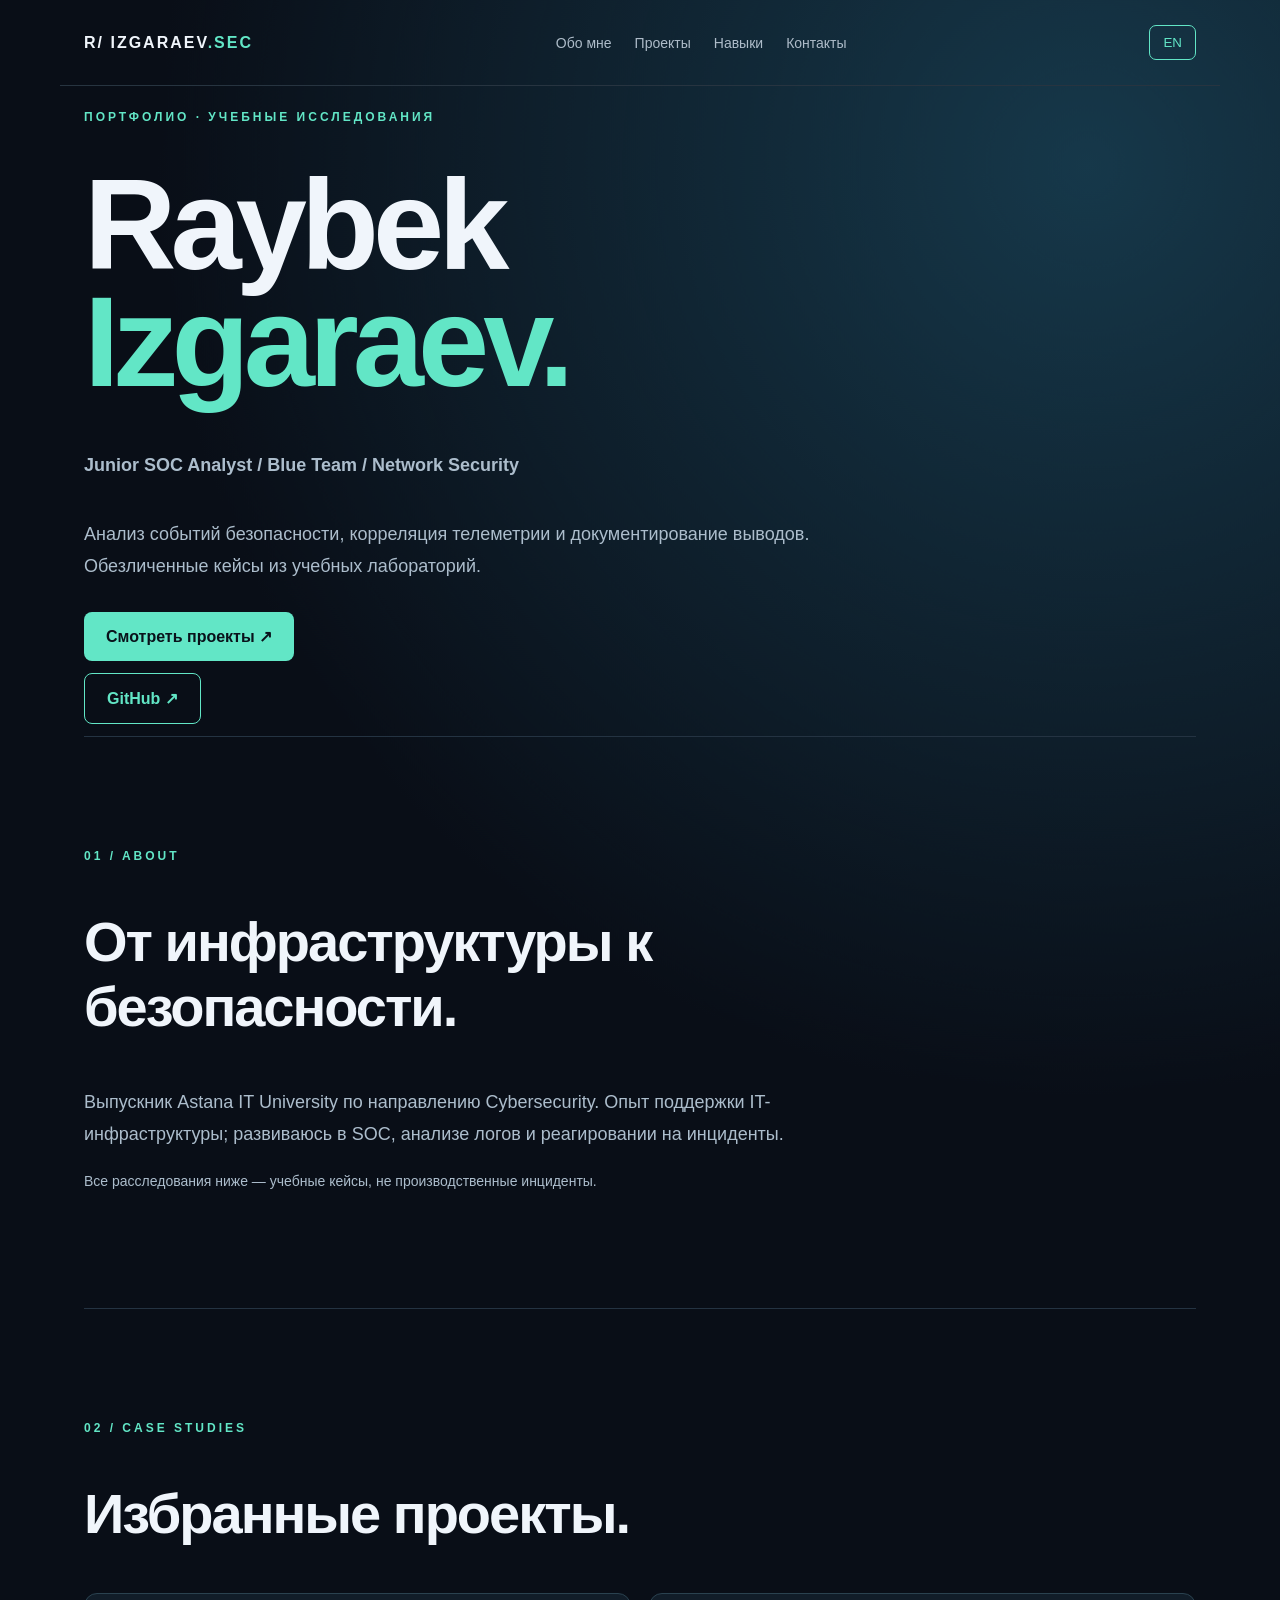
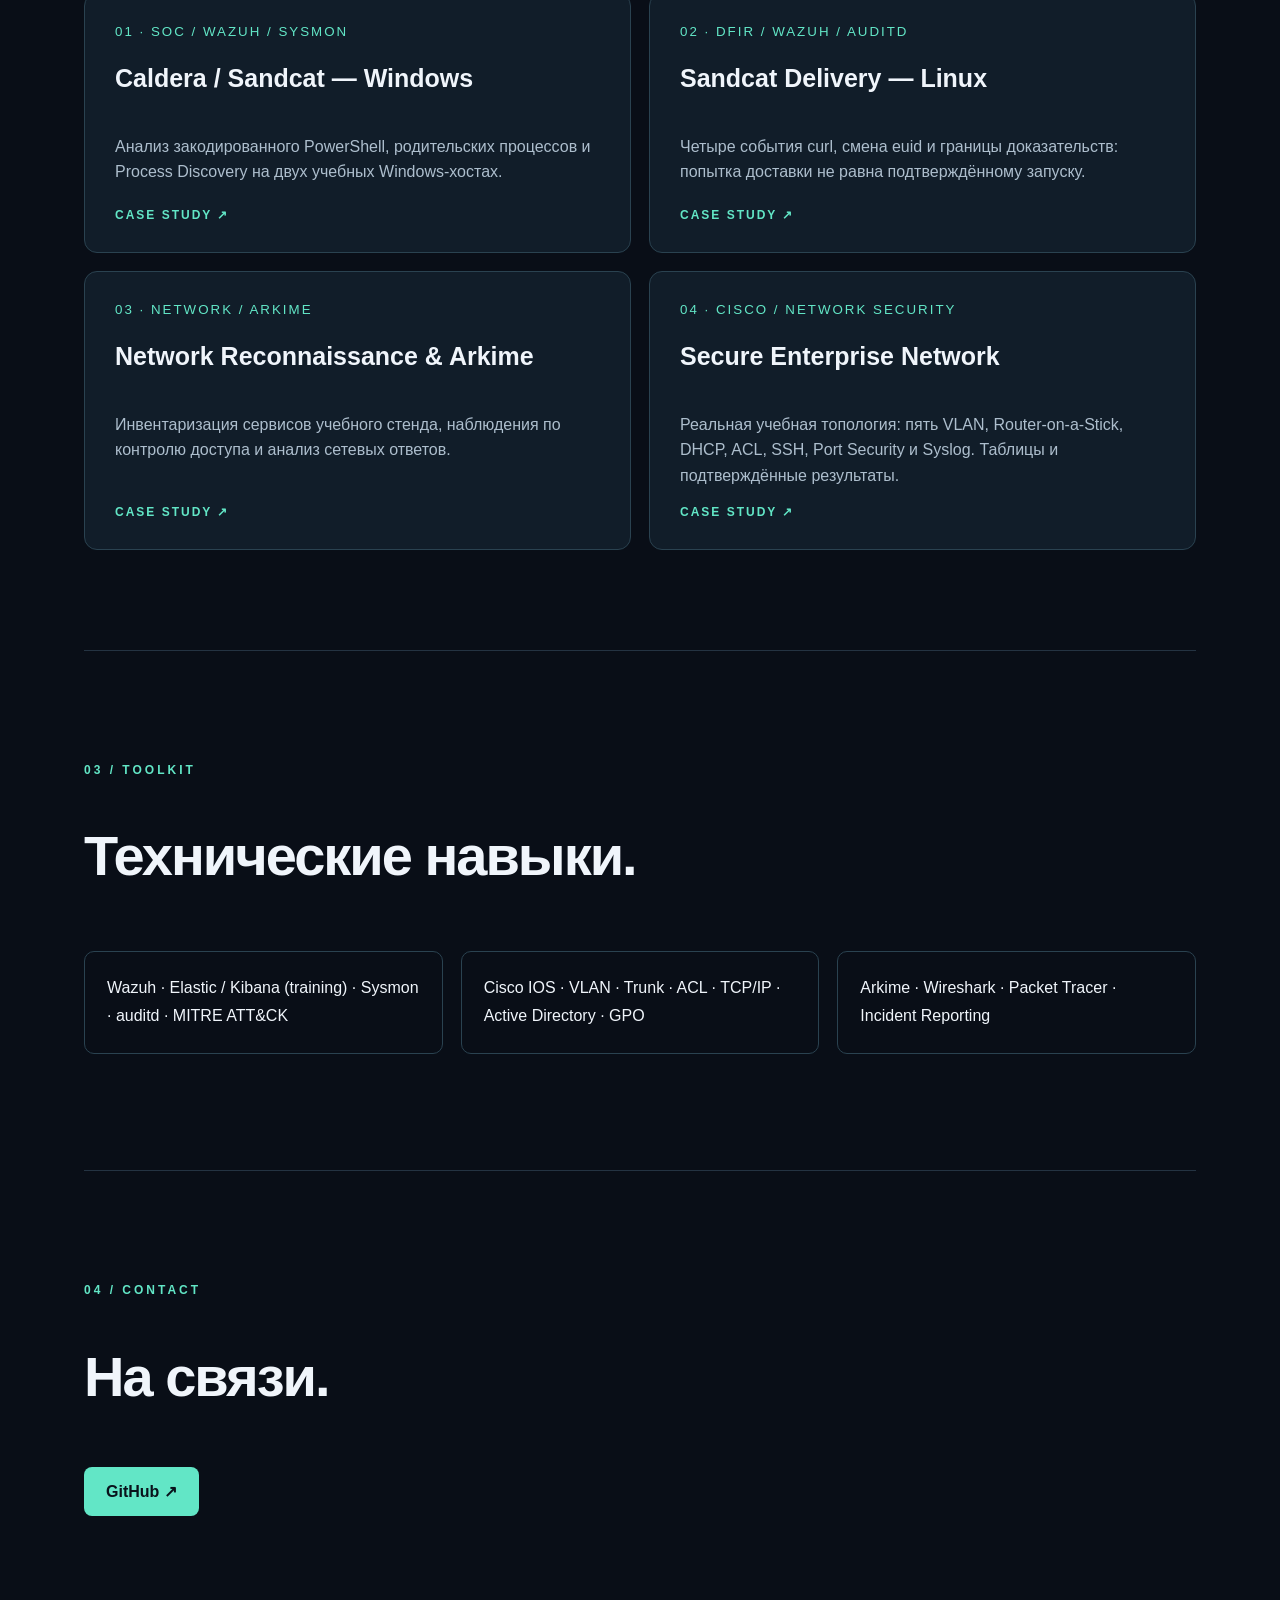
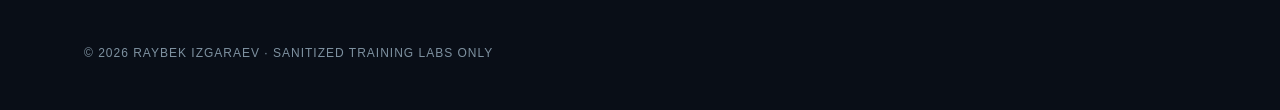
==== commit 317aa6fb: "Link all four project cards to matching standalone bilingual case study pages" ====
--- a/index.html
+++ b/index.html
@@ -1,11 +1 @@
-<!doctype html><html lang="ru"><head><meta charset="utf-8"><meta name="viewport" content="width=device-width,initial-scale=1"><meta name="description" content="Raybek Izgaraev — Junior SOC Analyst, Blue Team and Network Security portfolio"><title>Raybek Izgaraev | Cybersecurity</title><link rel="stylesheet" href="assets/style.css"></head><body><header><a class="brand" href="#home">R/ IZGARAEV<span>.SEC</span></a><nav><a href="#about" data-ru="Обо мне" data-en="About">Обо мне</a><a href="#projects" data-ru="Проекты" data-en="Projects">Проекты</a><a href="#skills" data-ru="Навыки" data-en="Skills">Навыки</a><a href="#contact" data-ru="Контакты" data-en="Contact">Контакты</a></nav><button id="lang" aria-label="Switch language">EN</button></header><main><section id="home" class="hero"><p class="eyebrow" data-ru="ПОРТФОЛИО · УЧЕБНЫЕ ИССЛЕДОВАНИЯ" data-en="PORTFOLIO · TRAINING INVESTIGATIONS">ПОРТФОЛИО · УЧЕБНЫЕ ИССЛЕДОВАНИЯ</p><h1>Raybek<br><em>Izgaraev.</em></h1><p class="role">Junior SOC Analyst / Blue Team / Network Security</p><p class="lead" data-ru="Анализ событий безопасности, корреляция телеметрии и документирование выводов. Обезличенные кейсы из учебных лабораторий." data-en="Security-event analysis, telemetry correlation and evidence-based reporting. Sanitized case studies from training labs.">Анализ событий безопасности, корреляция телеметрии и документирование выводов. Обезличенные кейсы из учебных лабораторий.</p><a class="button" href="#projects" data-ru="Смотреть проекты ↗" data-en="Explore projects ↗">Смотреть проекты ↗</a><a class="button secondary" href="https://github.com/Raibek012" target="_blank" rel="noopener">GitHub ↗</a></section><section id="about"><p class="eyebrow">01 / ABOUT</p><h2 data-ru="От инфраструктуры к безопасности." data-en="From infrastructure to security.">От инфраструктуры к безопасности.</h2><p data-ru="Выпускник Astana IT University по направлению Cybersecurity. Опыт поддержки IT-инфраструктуры; развиваюсь в SOC, анализе логов и реагировании на инциденты." data-en="Astana IT University Cybersecurity graduate with IT infrastructure support experience, developing skills in SOC, log analysis and incident response.">Выпускник Astana IT University по направлению Cybersecurity. Опыт поддержки IT-инфраструктуры; развиваюсь в SOC, анализе логов и реагировании на инциденты.</p><p class="note" data-ru="Все расследования ниже — учебные кейсы, не производственные инциденты." data-en="All investigations below are training cases, not production incidents.">Все расследования ниже — учебные кейсы, не производственные инциденты.</p></section><section id="projects"><p class="eyebrow">02 / CASE STUDIES</p><h2 data-ru="Избранные проекты." data-en="Selected projects.">Избранные проекты.</h2><div class="cards"><a class="card" href="#detail-windows-caldera" data-project="windows-caldera"><small>01 · SOC / WAZUH / SYSMON</small><h3>Caldera / Sandcat — Windows</h3><p data-ru="Анализ закодированного PowerShell, родительских процессов и Process Discovery на двух учебных Windows-хостах." data-en="Analysis of encoded PowerShell, parent processes and Process Discovery on two training Windows hosts.">Анализ закодированного PowerShell, родительских процессов и Process Discovery на двух учебных Windows-хостах.</p><b>CASE STUDY ↗</b></a><a class="card" href="#detail-linux-sandcat" data-project="linux-sandcat"><small>02 · DFIR / WAZUH / AUDITD</small><h3>Sandcat Delivery — Linux</h3><p data-ru="Четыре события curl, смена euid и границы доказательств: попытка доставки не равна подтверждённому запуску." data-en="Four curl events, euid changes and evidence limits: attempted delivery does not prove execution.">Четыре события curl, смена euid и границы доказательств: попытка доставки не равна подтверждённому запуску.</p><b>CASE STUDY ↗</b></a><a class="card" href="#detail-network-recon" data-project="network-recon"><small>03 · NETWORK / ARKIME</small><h3>Network Reconnaissance & Arkime</h3><p data-ru="Инвентаризация сервисов учебного стенда, наблюдения по контролю доступа и анализ сетевых ответов." data-en="Training-lab service inventory, access-control observations and network-response analysis.">Инвентаризация сервисов учебного стенда, наблюдения по контролю доступа и анализ сетевых ответов.</p><b>CASE STUDY ↗</b></a><a class="card" href="#detail-secure-enterprise-network" data-project="secure-enterprise-network"><small>04 · CISCO / NETWORK SECURITY</small><h3>Secure Enterprise Network</h3><p data-ru="Реальная учебная топология: пять VLAN, Router-on-a-Stick, DHCP, ACL, SSH, Port Security и Syslog. Таблицы и подтверждённые результаты." data-en="Documented training topology: five VLANs, Router-on-a-Stick, DHCP, ACL, SSH, Port Security and Syslog, with observed results.">Реальная учебная топология: пять VLAN, Router-on-a-Stick, DHCP, ACL, SSH, Port Security и Syslog. Таблицы и подтверждённые результаты.</p><b>CASE STUDY ↗</b></a></div><div id="project-details" aria-live="polite"><article id="detail-windows-caldera" class="project-detail"><div class="hero" style="min-height:360px"><p class="eyebrow">SOC · WAZUH · SYSMON · TRAINING LAB</p><h1 style="font-size:clamp(40px,6vw,76px);letter-spacing:-3px;line-height:1.08">Caldera / Sandcat — Windows</h1><p class="lead" data-ru="Обезличенный кейс из учебного расследования. Факты отделены от предположений." data-en="Sanitized training investigation. Observations are separated from assumptions.">Обезличенный кейс из учебного расследования. Факты отделены от предположений.</p></div><section><h2 data-ru="Цель" data-en="Objective">Цель</h2><p data-ru="Разобрать подозрительные события создания процессов на двух Windows-хостах учебного стенда." data-en="Review suspicious process creation on two training Windows hosts.">Разобрать подозрительные события создания процессов на двух Windows-хостах учебного стенда.</p></section><section><h2 data-ru="Наблюдения" data-en="Observations">Наблюдения</h2><p data-ru="В Wazuh обнаружены события с кодированным PowerShell и родительскими процессами, связанными с Sandcat. Расшифрованные команды относились к Process Discovery. Сопоставление процессов и временных меток позволило построить таймлайн." data-en="Wazuh screenshots showed encoded PowerShell and Sandcat-associated parent processes. Decoded commands related to Process Discovery. Process relationships and timestamps supported a reconstructed timeline.">В Wazuh обнаружены события с кодированным PowerShell и родительскими процессами, связанными с Sandcat. Расшифрованные команды относились к Process Discovery. Сопоставление процессов и временных меток позволило построить таймлайн.</p></section><section><h2 data-ru="Оценка и ограничения" data-en="Assessment and limitations">Оценка и ограничения</h2><p data-ru="Идентификация Caldera/Sandcat оценена с высокой уверенностью. По одним скриншотам нельзя установить, были ли действия согласованными учениями. Доказательств кражи учётных данных, бокового перемещения или эксфильтрации в предоставленных материалах нет." data-en="Sandcat/Caldera identification was assessed with high confidence. Exercise authorization cannot be established from screenshots alone. The provided evidence does not establish credential theft, lateral movement or exfiltration.">Идентификация Caldera/Sandcat оценена с высокой уверенностью. По одним скриншотам нельзя установить, были ли действия согласованными учениями. Доказательств кражи учётных данных, бокового перемещения или эксфильтрации в предоставленных материалах нет.</p></section></article><article id="detail-linux-sandcat" class="project-detail"><div class="hero" style="min-height:360px"><p class="eyebrow">DFIR · WAZUH · AUDITD · TRAINING LAB</p><h1 style="font-size:clamp(40px,6vw,76px);letter-spacing:-3px;line-height:1.08">Sandcat Delivery — Linux</h1><p class="lead" data-ru="Обезличенный кейс из учебного расследования. Факты отделены от предположений." data-en="Sanitized training investigation. Observations are separated from assumptions.">Обезличенный кейс из учебного расследования. Факты отделены от предположений.</p></div><section><h2 data-ru="Цель" data-en="Objective">Цель</h2><p data-ru="Проверить телеметрию Linux на признаки попытки доставки агента Sandcat." data-en="Review Linux telemetry for indications of Sandcat delivery.">Проверить телеметрию Linux на признаки попытки доставки агента Sandcat.</p></section><section><h2 data-ru="Наблюдения" data-en="Observations">Наблюдения</h2><p data-ru="Отчёт содержит четыре события запуска curl с характерными заголовками запроса. Первые два выполнялись с euid обычного пользователя, последующие — с euid 0. Login UID оставался неизменным." data-en="The report documented four curl executions with Sandcat-related headers. Two had a regular-user effective UID and two had effective UID 0, with the login UID unchanged.">Отчёт содержит четыре события запуска curl с характерными заголовками запроса. Первые два выполнялись с euid обычного пользователя, последующие — с euid 0. Login UID оставался неизменным.</p></section><section><h2 data-ru="Оценка и ограничения" data-en="Assessment and limitations">Оценка и ограничения</h2><p data-ru="Наблюдается попытка доставки. Успешная загрузка, запуск бинарного файла и установленный C2-канал не подтверждены: в скриншотах отсутствовали дополнительные аргументы, события запуска и сетевая телеметрия." data-en="The evidence supports attempted delivery, not confirmed successful download, binary execution or an established C2 channel. Additional arguments, execution events and network telemetry were not present in the screenshots.">Наблюдается попытка доставки. Успешная загрузка, запуск бинарного файла и установленный C2-канал не подтверждены: в скриншотах отсутствовали дополнительные аргументы, события запуска и сетевая телеметрия.</p></section></article><article id="detail-network-recon" class="project-detail"><div class="hero" style="min-height:360px"><p class="eyebrow">NETWORK · ARKIME · ANALYSIS · TRAINING LAB</p><h1 style="font-size:clamp(40px,6vw,76px);letter-spacing:-3px;line-height:1.08">Network Reconnaissance &amp; Arkime</h1><p class="lead" data-ru="Обезличенный кейс из учебного расследования. Факты отделены от предположений." data-en="Sanitized training investigation. Observations are separated from assumptions.">Обезличенный кейс из учебного расследования. Факты отделены от предположений.</p></div><section><h2 data-ru="Цель" data-en="Objective">Цель</h2><p data-ru="Инвентаризировать сервисы разрешённого учебного стенда и сопоставить наблюдения по контролю доступа с сетевым трафиком." data-en="Inventory services in an authorized training lab and correlate access-control observations with network traffic.">Инвентаризировать сервисы разрешённого учебного стенда и сопоставить наблюдения по контролю доступа с сетевым трафиком.</p></section><section><h2 data-ru="Наблюдения" data-en="Observations">Наблюдения</h2><p data-ru="В промежуточном отчёте перечислены FTP, SMB, WinRM и веб-сервисы. Анонимная аутентификация FTP наблюдалась, но просмотр каталога не удался. Анонимный SMB-доступ был запрещён. Arkime показал ответы об ошибках аутентификации, соответствующие тестам в стенде." data-en="The interim report documented FTP, SMB, WinRM and web services. Anonymous FTP authentication was observed, but directory listing failed. Anonymous SMB access was denied. Arkime showed authentication failures corresponding to the lab tests.">В промежуточном отчёте перечислены FTP, SMB, WinRM и веб-сервисы. Анонимная аутентификация FTP наблюдалась, но просмотр каталога не удался. Анонимный SMB-доступ был запрещён. Arkime показал ответы об ошибках аутентификации, соответствующие тестам в стенде.</p></section><section><h2 data-ru="Оценка и ограничения" data-en="Assessment and limitations">Оценка и ограничения</h2><p data-ru="Успешная компрометация не зафиксирована. Планировавшийся дальнейший анализ Elastic/Kibana и Velociraptor не входит в предоставленный промежуточный отчёт." data-en="No successful compromise was recorded. Planned Elastic/Kibana and Velociraptor analysis was not included in the supplied interim report.">Успешная компрометация не зафиксирована. Планировавшийся дальнейший анализ Elastic/Kibana и Velociraptor не входит в предоставленный промежуточный отчёт.</p></section></article><article id="detail-secure-enterprise-network" class="project-detail">
-<div class="eyebrow">Cisco Packet Tracer · Training Lab · Network Security</div><h1>Secure Enterprise Network</h1>
-
-<section data-detail-lang="ru"><p class="muted">Учебная лабораторная работа · Сегментация, контроль доступа и централизованный мониторинг</p><div class="panel"><strong>Цель проекта</strong><p>Построить сегментированную офисную сеть с межвлановой маршрутизацией, DHCP, ACL, защищённым управлением коммутатором, Port Security и Syslog.</p></div>
-<h2>01 / Адресация и топология</h2><table><thead><tr><th>Сегмент</th><th>VLAN</th><th>Подсеть</th><th>Шлюз</th><th>Устройство</th></tr></thead><tbody><tr><td>IT</td><td>10</td><td>192.168.10.0/24</td><td>192.168.10.1</td><td>PC0, DHCP .21</td></tr><tr><td>Accounting</td><td>20</td><td>192.168.20.0/24</td><td>192.168.20.1</td><td>PC1, DHCP .21</td></tr><tr><td>Servers</td><td>30</td><td>192.168.30.0/24</td><td>192.168.30.1</td><td>Server0: 192.168.30.10</td></tr><tr><td>Syslog</td><td>40</td><td>192.168.40.0/24</td><td>192.168.40.1</td><td>Server1: 192.168.40.10</td></tr><tr><td>Management</td><td>99</td><td>192.168.99.0/24</td><td>192.168.99.1</td><td>SW1: 192.168.99.2</td></tr></tbody></table><p>SW1: Fa0/1 → PC0; Fa0/2 → PC1; Fa0/3 → Server0; Fa0/4 → Syslog; Gi0/1 → Router0 через 802.1Q trunk.</p>
-<h2>02 / Выполненные работы и доказательства</h2><table><thead><tr><th>Этап</th><th>Наблюдаемый результат</th></tr></thead><tbody><tr><td>VLAN / Trunk</td><td>VLAN 10, 20, 30, 40, 99 разрешены, активны и forwarding на Gi0/1.</td></tr><tr><td>Router-on-a-Stick</td><td>Подинтерфейсы Router0 для межвлановой маршрутизации.</td></tr><tr><td>DHCP</td><td>Подтверждены аренды 192.168.10.21 и 192.168.20.21.</td></tr><tr><td>Extended ACL</td><td>VLAN 20: ICMP к IT и Management блокируется, к Server0 проходит.</td></tr><tr><td>SSH v2</td><td>Подтверждена интерактивная сессия PC0 → SW1.</td></tr><tr><td>Port Security</td><td>Fa0/2 изучил Sticky MAC; смена тестового ПК вызвала err-disabled; порт восстановлен.</td></tr><tr><td>Syslog</td><td>Server1 получил три события от SW1 (192.168.99.2).</td></tr></tbody></table>
-<h2>03 / Разбор Port Security</h2><p>На Fa0/2 установлен лимит одного MAC, Sticky MAC и режим нарушения <code>shutdown</code>. Первоначально изучен <code>00D0.584A.047E</code>. Подключение другого учебного ПК вызвало <code>psecure-violation</code>, переход порта в <code>err-disabled</code> и счётчик нарушения 1. После возврата PC1 порт восстановлен до <code>Secure-up</code>.</p>
-<h2>04 / Централизованный Syslog</h2><p>Для Server1 настроены VLAN 40 и адрес 192.168.40.10. SW1 начал отправку сообщений на UDP 514; в интерфейсе сервера отображены три полученные записи с источником 192.168.99.2.</p><div class="panel"><strong>Границы доказательств</strong><p>Получение логов Router0 отдельно не подтверждено. Раннее нарушение Port Security и последующее получение Syslog не выдаются за одно непрерывное коррелированное расследование. Дата 1993 в Packet Tracer — симулированное время.</p></div>
-</section>
-<section data-detail-lang="en" hidden><p class="muted">Authorized training lab · Network segmentation, access control and centralized monitoring</p><div class="panel"><strong>Objective</strong><p>Build a segmented office network with inter-VLAN routing, DHCP, extended ACL, secure switch management, Port Security and Syslog.</p></div><h2>01 / Addressing</h2><table><thead><tr><th>Segment</th><th>VLAN</th><th>Gateway</th><th>Endpoint</th></tr></thead><tbody><tr><td>IT</td><td>10</td><td>192.168.10.1</td><td>PC0 DHCP .21</td></tr><tr><td>Accounting</td><td>20</td><td>192.168.20.1</td><td>PC1 DHCP .21</td></tr><tr><td>Servers</td><td>30</td><td>192.168.30.1</td><td>Server0 192.168.30.10</td></tr><tr><td>Syslog</td><td>40</td><td>192.168.40.1</td><td>Server1 192.168.40.10</td></tr><tr><td>Management</td><td>99</td><td>192.168.99.1</td><td>SW1 192.168.99.2</td></tr></tbody></table><h2>02 / Verified results</h2><ul><li>802.1Q trunk Gi0/1: VLANs 10,20,30,40,99 allowed, active and forwarding.</li><li>Router-on-a-Stick subinterfaces provide VLAN gateways.</li><li>DHCP leases observed: 192.168.10.21 and 192.168.20.21.</li><li>Inbound extended ACL blocks VLAN 20 ICMP to IT/Management, while Server0 remains reachable.</li><li>Successful SSH v2 session from PC0 to SW1.</li><li>Fa0/2 Sticky MAC learned the original PC1; replacing it triggered err-disabled and one security violation. Port recovered after restoring PC1.</li><li>Syslog Server1 received three entries from SW1 (192.168.99.2).</li></ul><h2>03 / Evidence boundaries</h2><p>Router0 Syslog delivery was not independently verified. Earlier Port Security logs and later Syslog receipt are not presented as one continuous correlated incident. Packet Tracer's 1993 timestamps are simulated. This is a training lab, not a production deployment.</p></section>
-<footer>Raybek Izgaraev · Training case study · <a href="../../index.html">Back to portfolio</a></footer></article></div></section><section id="skills"><p class="eyebrow">03 / TOOLKIT</p><h2 data-ru="Технические навыки." data-en="Technical toolkit.">Технические навыки.</h2><div class="skills"><p>Wazuh · Elastic / Kibana (training) · Sysmon · auditd · MITRE ATT&CK</p><p>Cisco IOS · VLAN · Trunk · ACL · TCP/IP · Active Directory · GPO</p><p>Arkime · Wireshark · Packet Tracer · Incident Reporting</p></div></section><section id="contact"><p class="eyebrow">04 / CONTACT</p><h2 data-ru="На связи." data-en="Let's connect.">На связи.</h2><a class="button" href="https://github.com/Raibek012" target="_blank" rel="noopener">GitHub ↗</a></section></main><footer>© 2026 RAYBEK IZGARAEV · SANITIZED TRAINING LABS ONLY</footer><script src="assets/site.js"></script></body></html>+<!doctype html><html lang="ru"><head><meta charset="utf-8"><meta name="viewport" content="width=device-width,initial-scale=1"><meta name="description" content="Raybek Izgaraev — Junior SOC Analyst, Blue Team and Network Security portfolio"><title>Raybek Izgaraev | Cybersecurity</title><link rel="stylesheet" href="assets/style.css"></head><body><header><a class="brand" href="#home">R/ IZGARAEV<span>.SEC</span></a><nav><a href="#about" data-ru="Обо мне" data-en="About">Обо мне</a><a href="#projects" data-ru="Проекты" data-en="Projects">Проекты</a><a href="#skills" data-ru="Навыки" data-en="Skills">Навыки</a><a href="#contact" data-ru="Контакты" data-en="Contact">Контакты</a></nav><button id="lang" aria-label="Switch language">EN</button></header><main><section id="home" class="hero"><p class="eyebrow" data-ru="ПОРТФОЛИО · УЧЕБНЫЕ ИССЛЕДОВАНИЯ" data-en="PORTFOLIO · TRAINING INVESTIGATIONS">ПОРТФОЛИО · УЧЕБНЫЕ ИССЛЕДОВАНИЯ</p><h1>Raybek<br><em>Izgaraev.</em></h1><p class="role">Junior SOC Analyst / Blue Team / Network Security</p><p class="lead" data-ru="Анализ событий безопасности, корреляция телеметрии и документирование выводов. Обезличенные кейсы из учебных лабораторий." data-en="Security-event analysis, telemetry correlation and evidence-based reporting. Sanitized case studies from training labs.">Анализ событий безопасности, корреляция телеметрии и документирование выводов. Обезличенные кейсы из учебных лабораторий.</p><a class="button" href="#projects" data-ru="Смотреть проекты ↗" data-en="Explore projects ↗">Смотреть проекты ↗</a><a class="button secondary" href="https://github.com/Raibek012" target="_blank" rel="noopener">GitHub ↗</a></section><section id="about"><p class="eyebrow">01 / ABOUT</p><h2 data-ru="От инфраструктуры к безопасности." data-en="From infrastructure to security.">От инфраструктуры к безопасности.</h2><p data-ru="Выпускник Astana IT University по направлению Cybersecurity. Опыт поддержки IT-инфраструктуры; развиваюсь в SOC, анализе логов и реагировании на инциденты." data-en="Astana IT University Cybersecurity graduate with IT infrastructure support experience, developing skills in SOC, log analysis and incident response.">Выпускник Astana IT University по направлению Cybersecurity. Опыт поддержки IT-инфраструктуры; развиваюсь в SOC, анализе логов и реагировании на инциденты.</p><p class="note" data-ru="Все расследования ниже — учебные кейсы, не производственные инциденты." data-en="All investigations below are training cases, not production incidents.">Все расследования ниже — учебные кейсы, не производственные инциденты.</p></section><section id="projects"><p class="eyebrow">02 / CASE STUDIES</p><h2 data-ru="Избранные проекты." data-en="Selected projects.">Избранные проекты.</h2><div class="cards"><a class="card" href="projects/windows-caldera/index.html"><small>01 · SOC / WAZUH / SYSMON</small><h3>Caldera / Sandcat — Windows</h3><p data-ru="Анализ закодированного PowerShell, родительских процессов и Process Discovery на двух учебных Windows-хостах." data-en="Analysis of encoded PowerShell, parent processes and Process Discovery on two training Windows hosts.">Анализ закодированного PowerShell, родительских процессов и Process Discovery на двух учебных Windows-хостах.</p><b>CASE STUDY ↗</b></a><a class="card" href="projects/linux-sandcat/index.html"><small>02 · DFIR / WAZUH / AUDITD</small><h3>Sandcat Delivery — Linux</h3><p data-ru="Четыре события curl, смена euid и границы доказательств: попытка доставки не равна подтверждённому запуску." data-en="Four curl events, euid changes and evidence limits: attempted delivery does not prove execution.">Четыре события curl, смена euid и границы доказательств: попытка доставки не равна подтверждённому запуску.</p><b>CASE STUDY ↗</b></a><a class="card" href="projects/network-recon/index.html"><small>03 · NETWORK / ARKIME</small><h3>Network Reconnaissance & Arkime</h3><p data-ru="Инвентаризация сервисов учебного стенда, наблюдения по контролю доступа и анализ сетевых ответов." data-en="Training-lab service inventory, access-control observations and network-response analysis.">Инвентаризация сервисов учебного стенда, наблюдения по контролю доступа и анализ сетевых ответов.</p><b>CASE STUDY ↗</b></a><a class="card" href="projects/secure-enterprise-network/index.html"><small>04 · CISCO / NETWORK SECURITY</small><h3>Secure Enterprise Network</h3><p data-ru="Реальная учебная топология: пять VLAN, Router-on-a-Stick, DHCP, ACL, SSH, Port Security и Syslog. Таблицы и подтверждённые результаты." data-en="Documented training topology: five VLANs, Router-on-a-Stick, DHCP, ACL, SSH, Port Security and Syslog, with observed results.">Реальная учебная топология: пять VLAN, Router-on-a-Stick, DHCP, ACL, SSH, Port Security и Syslog. Таблицы и подтверждённые результаты.</p><b>CASE STUDY ↗</b></a></div></section><section id="skills"><p class="eyebrow">03 / TOOLKIT</p><h2 data-ru="Технические навыки." data-en="Technical toolkit.">Технические навыки.</h2><div class="skills"><p>Wazuh · Elastic / Kibana (training) · Sysmon · auditd · MITRE ATT&CK</p><p>Cisco IOS · VLAN · Trunk · ACL · TCP/IP · Active Directory · GPO</p><p>Arkime · Wireshark · Packet Tracer · Incident Reporting</p></div></section><section id="contact"><p class="eyebrow">04 / CONTACT</p><h2 data-ru="На связи." data-en="Let's connect.">На связи.</h2><a class="button" href="https://github.com/Raibek012" target="_blank" rel="noopener">GitHub ↗</a></section></main><footer>© 2026 RAYBEK IZGARAEV · SANITIZED TRAINING LABS ONLY</footer><script src="assets/site.js"></script></body></html>
